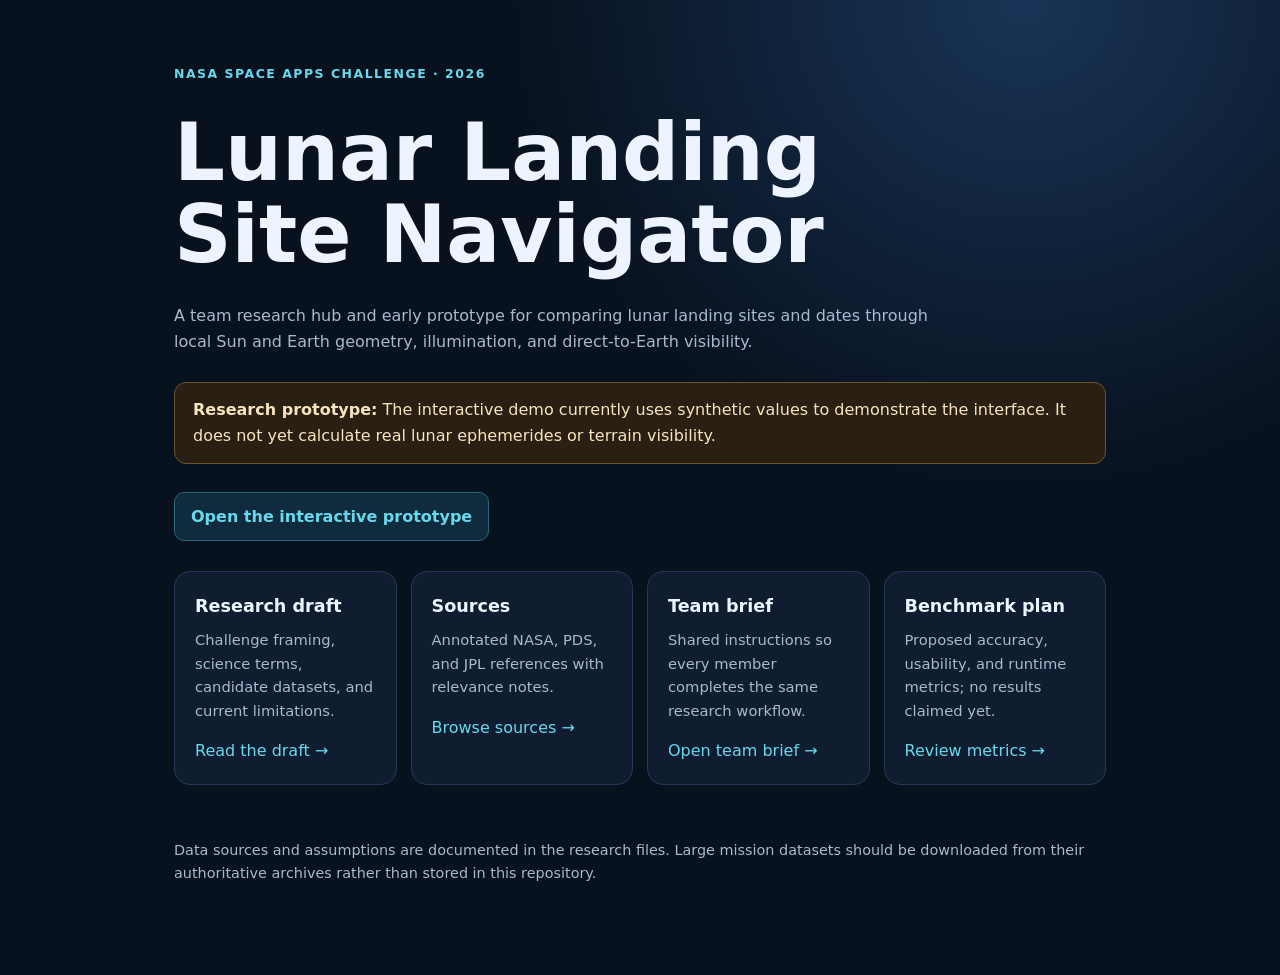
==== docs/index.html @ 79267f9d "Add GitHub Pages project landing page" ====
<!doctype html>
<html lang="en">
<head>
  <meta charset="utf-8">
  <meta name="viewport" content="width=device-width, initial-scale=1">
  <meta name="description" content="NASA Space Apps 2026 Lunar Landing Site Navigator research and prototype.">
  <title>Lunar Landing Site Navigator</title>
  <style>
    :root{color-scheme:dark;--bg:#08111e;--panel:#101d30;--line:#253956;--text:#edf4ff;--muted:#a9b9ce;--cyan:#67d9ed;--gold:#f6c96b}
    *{box-sizing:border-box}body{margin:0;background:radial-gradient(ellipse at 80% 0,#183456 0,transparent 36%),var(--bg);color:var(--text);font:16px/1.6 system-ui,-apple-system,Segoe UI,sans-serif}
    main{max-width:980px;margin:auto;padding:64px 24px 90px}.eyebrow{color:var(--cyan);font-weight:700;letter-spacing:.12em;text-transform:uppercase;font-size:.78rem}
    h1{font-size:clamp(2.5rem,7vw,5rem);line-height:1.02;max-width:780px;margin:.35em 0}p{color:var(--muted);max-width:760px}
    .notice{border:1px solid #6b552a;background:#291f12;color:#f7e5bd;padding:14px 18px;border-radius:12px;margin:28px 0}
    .grid{display:grid;grid-template-columns:repeat(auto-fit,minmax(220px,1fr));gap:14px;margin:30px 0}.card{background:var(--panel);border:1px solid var(--line);padding:20px;border-radius:16px}
    .card h2{font-size:1.1rem;margin:0 0 8px}.card p{font-size:.92rem;margin:0 0 16px}
    a{color:var(--cyan);text-decoration:none}a:hover{text-decoration:underline}.button{display:inline-block;border:1px solid #2c647a;background:#102b3d;padding:11px 16px;border-radius:10px;font-weight:700}
    footer{margin-top:54px;color:var(--muted);font-size:.9rem}
  </style>
</head>
<body>
<main>
  <div class="eyebrow">NASA Space Apps Challenge · 2026</div>
  <h1>Lunar Landing Site Navigator</h1>
  <p>A team research hub and early prototype for comparing lunar landing sites and dates through local Sun and Earth geometry, illumination, and direct-to-Earth visibility.</p>
  <div class="notice"><strong>Research prototype:</strong> The interactive demo currently uses synthetic values to demonstrate the interface. It does not yet calculate real lunar ephemerides or terrain visibility.</div>
  <a class="button" href="prototype/">Open the interactive prototype</a>
  <section class="grid" aria-label="Project resources">
    <article class="card"><h2>Research draft</h2><p>Challenge framing, science terms, candidate datasets, and current limitations.</p><a href="RESEARCH_DRAFT.md">Read the draft →</a></article>
    <article class="card"><h2>Sources</h2><p>Annotated NASA, PDS, and JPL references with relevance notes.</p><a href="SOURCES.md">Browse sources →</a></article>
    <article class="card"><h2>Team brief</h2><p>Shared instructions so every member completes the same research workflow.</p><a href="TEAM_BRIEF.md">Open team brief →</a></article>
    <article class="card"><h2>Benchmark plan</h2><p>Proposed accuracy, usability, and runtime metrics; no results claimed yet.</p><a href="BENCHMARK_PLAN.md">Review metrics →</a></article>
  </section>
  <footer>Data sources and assumptions are documented in the research files. Large mission datasets should be downloaded from their authoritative archives rather than stored in this repository.</footer>
</main>
</body>
</html>
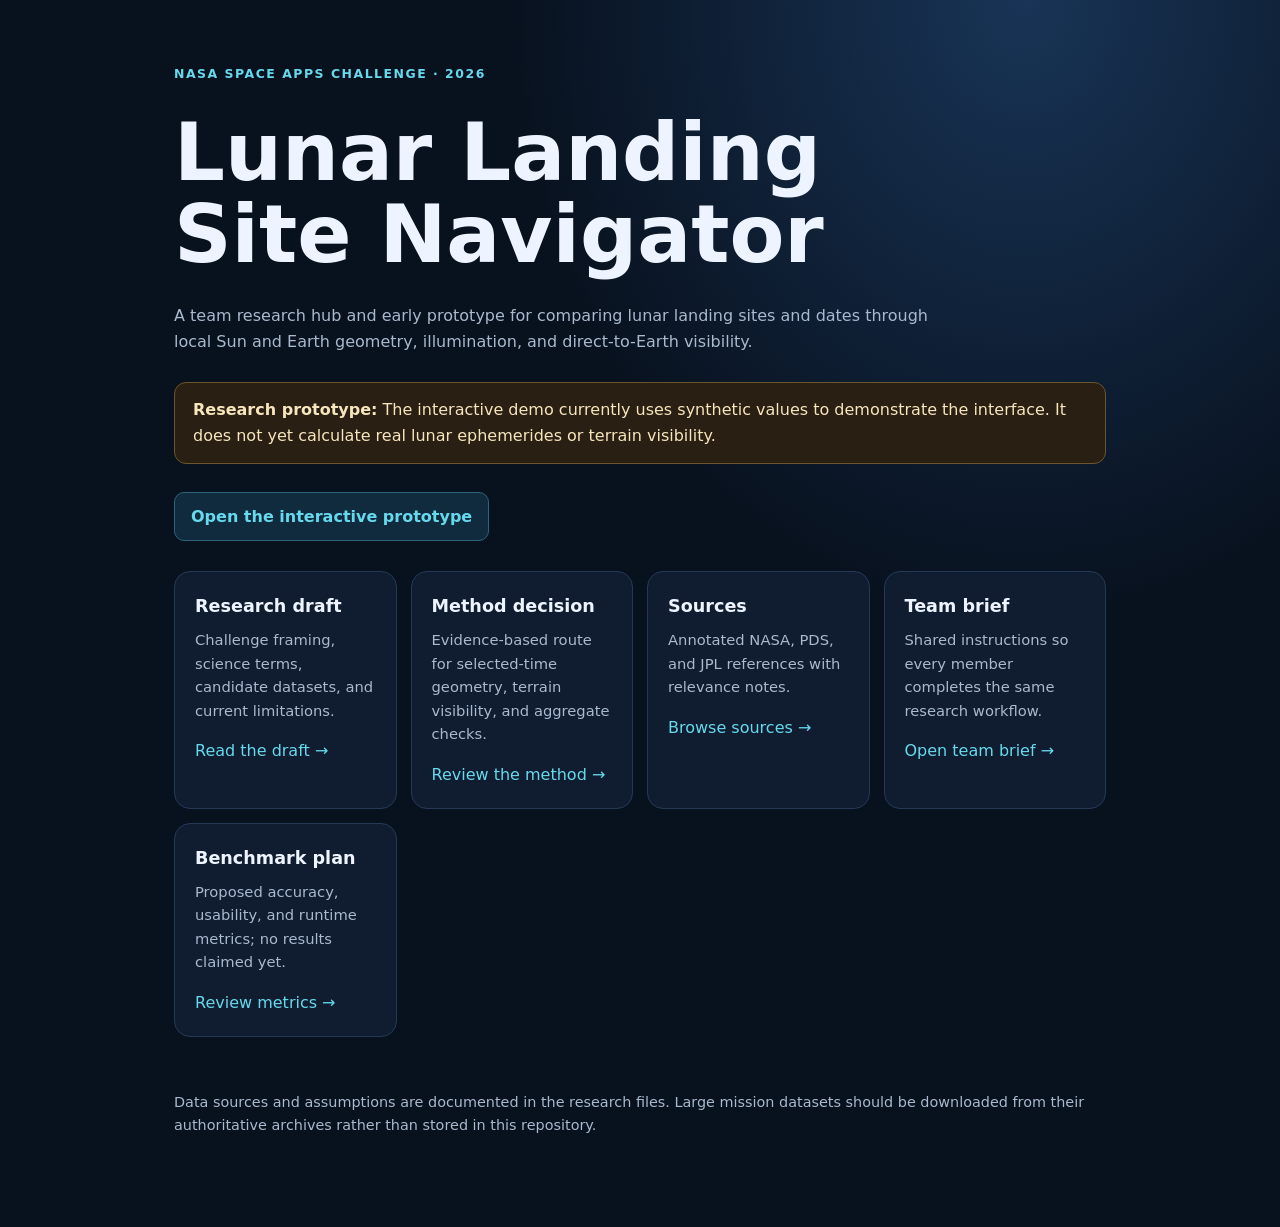
==== commit fa13ce12: "Add method decision to project landing page" ====
--- a/docs/index.html
+++ b/docs/index.html
@@ -26,6 +26,7 @@
   <a class="button" href="prototype/">Open the interactive prototype</a>
   <section class="grid" aria-label="Project resources">
     <article class="card"><h2>Research draft</h2><p>Challenge framing, science terms, candidate datasets, and current limitations.</p><a href="RESEARCH_DRAFT.md">Read the draft →</a></article>
+    <article class="card"><h2>Method decision</h2><p>Evidence-based route for selected-time geometry, terrain visibility, and aggregate checks.</p><a href="METHOD_DECISION.md">Review the method →</a></article>
     <article class="card"><h2>Sources</h2><p>Annotated NASA, PDS, and JPL references with relevance notes.</p><a href="SOURCES.md">Browse sources →</a></article>
     <article class="card"><h2>Team brief</h2><p>Shared instructions so every member completes the same research workflow.</p><a href="TEAM_BRIEF.md">Open team brief →</a></article>
     <article class="card"><h2>Benchmark plan</h2><p>Proposed accuracy, usability, and runtime metrics; no results claimed yet.</p><a href="BENCHMARK_PLAN.md">Review metrics →</a></article>
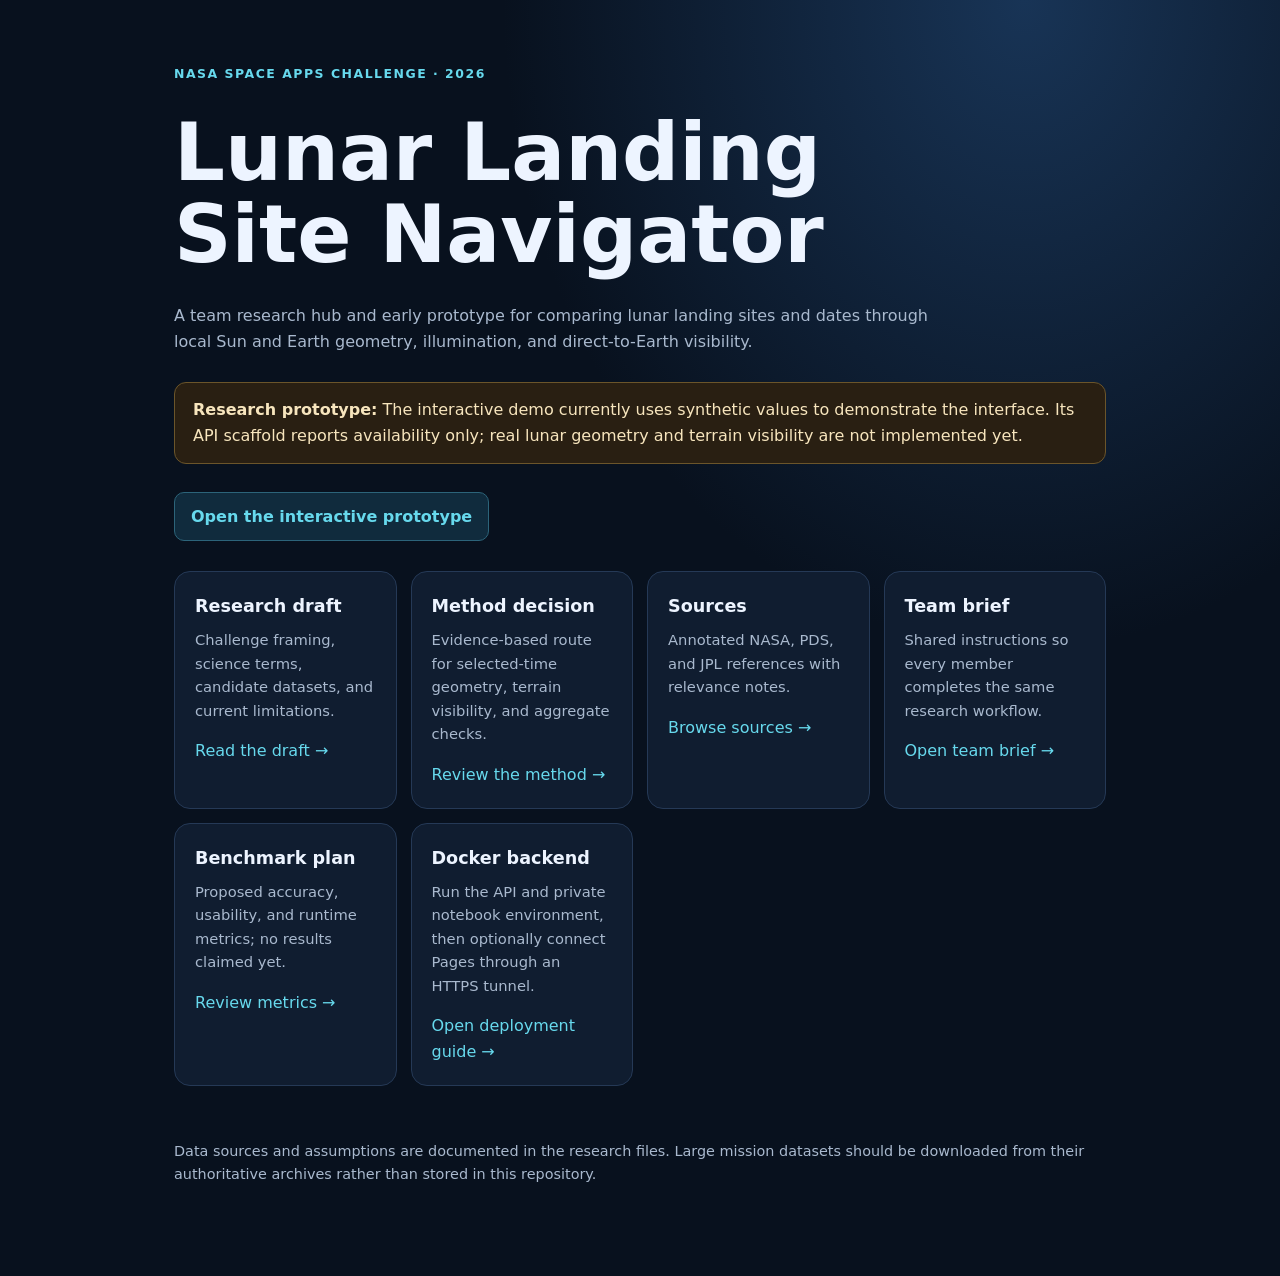
==== commit 69dda245: "Add Docker backend setup to project landing page" ====
--- a/docs/index.html
+++ b/docs/index.html
@@ -22,7 +22,7 @@
   <div class="eyebrow">NASA Space Apps Challenge · 2026</div>
   <h1>Lunar Landing Site Navigator</h1>
   <p>A team research hub and early prototype for comparing lunar landing sites and dates through local Sun and Earth geometry, illumination, and direct-to-Earth visibility.</p>
-  <div class="notice"><strong>Research prototype:</strong> The interactive demo currently uses synthetic values to demonstrate the interface. It does not yet calculate real lunar ephemerides or terrain visibility.</div>
+  <div class="notice"><strong>Research prototype:</strong> The interactive demo currently uses synthetic values to demonstrate the interface. Its API scaffold reports availability only; real lunar geometry and terrain visibility are not implemented yet.</div>
   <a class="button" href="prototype/">Open the interactive prototype</a>
   <section class="grid" aria-label="Project resources">
     <article class="card"><h2>Research draft</h2><p>Challenge framing, science terms, candidate datasets, and current limitations.</p><a href="RESEARCH_DRAFT.md">Read the draft →</a></article>
@@ -30,8 +30,9 @@
     <article class="card"><h2>Sources</h2><p>Annotated NASA, PDS, and JPL references with relevance notes.</p><a href="SOURCES.md">Browse sources →</a></article>
     <article class="card"><h2>Team brief</h2><p>Shared instructions so every member completes the same research workflow.</p><a href="TEAM_BRIEF.md">Open team brief →</a></article>
     <article class="card"><h2>Benchmark plan</h2><p>Proposed accuracy, usability, and runtime metrics; no results claimed yet.</p><a href="BENCHMARK_PLAN.md">Review metrics →</a></article>
+    <article class="card"><h2>Docker backend</h2><p>Run the API and private notebook environment, then optionally connect Pages through an HTTPS tunnel.</p><a href="DEPLOYMENT.md">Open deployment guide →</a></article>
   </section>
   <footer>Data sources and assumptions are documented in the research files. Large mission datasets should be downloaded from their authoritative archives rather than stored in this repository.</footer>
 </main>
 </body>
-</html>+</html>
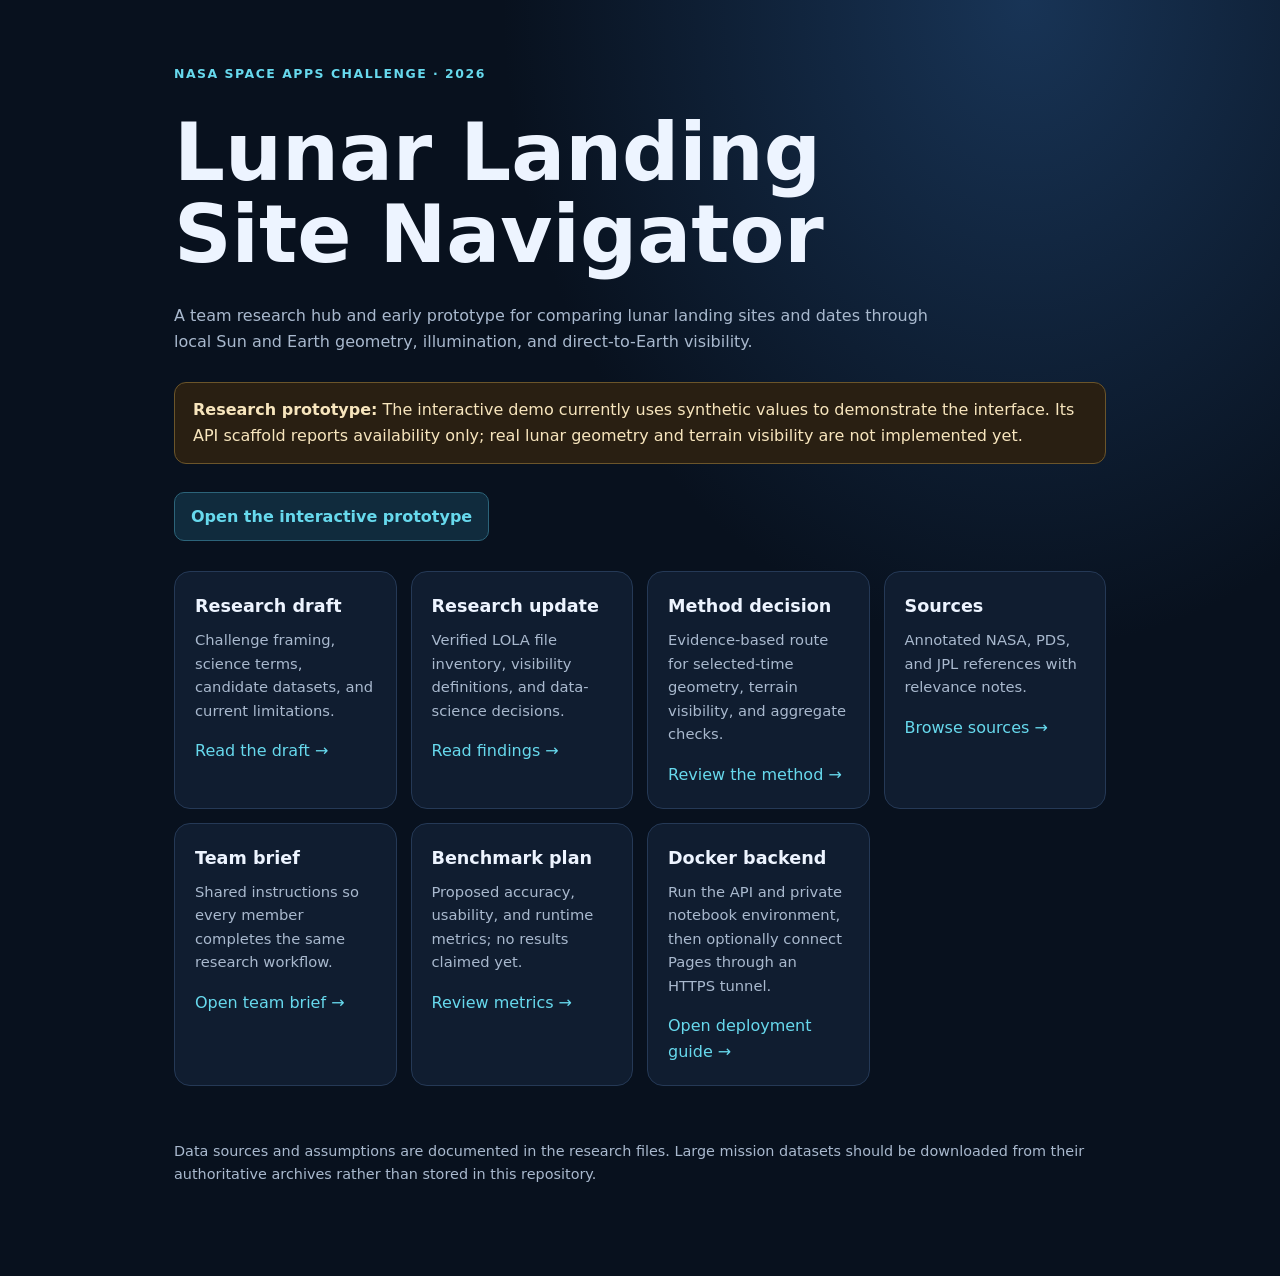
==== commit 6ded771f: "Expose verified LOLA research update on project page" ====
--- a/docs/index.html
+++ b/docs/index.html
@@ -26,6 +26,7 @@
   <a class="button" href="prototype/">Open the interactive prototype</a>
   <section class="grid" aria-label="Project resources">
     <article class="card"><h2>Research draft</h2><p>Challenge framing, science terms, candidate datasets, and current limitations.</p><a href="RESEARCH_DRAFT.md">Read the draft →</a></article>
+    <article class="card"><h2>Research update</h2><p>Verified LOLA file inventory, visibility definitions, and data-science decisions.</p><a href="RESEARCH_UPDATE.md">Read findings →</a></article>
     <article class="card"><h2>Method decision</h2><p>Evidence-based route for selected-time geometry, terrain visibility, and aggregate checks.</p><a href="METHOD_DECISION.md">Review the method →</a></article>
     <article class="card"><h2>Sources</h2><p>Annotated NASA, PDS, and JPL references with relevance notes.</p><a href="SOURCES.md">Browse sources →</a></article>
     <article class="card"><h2>Team brief</h2><p>Shared instructions so every member completes the same research workflow.</p><a href="TEAM_BRIEF.md">Open team brief →</a></article>
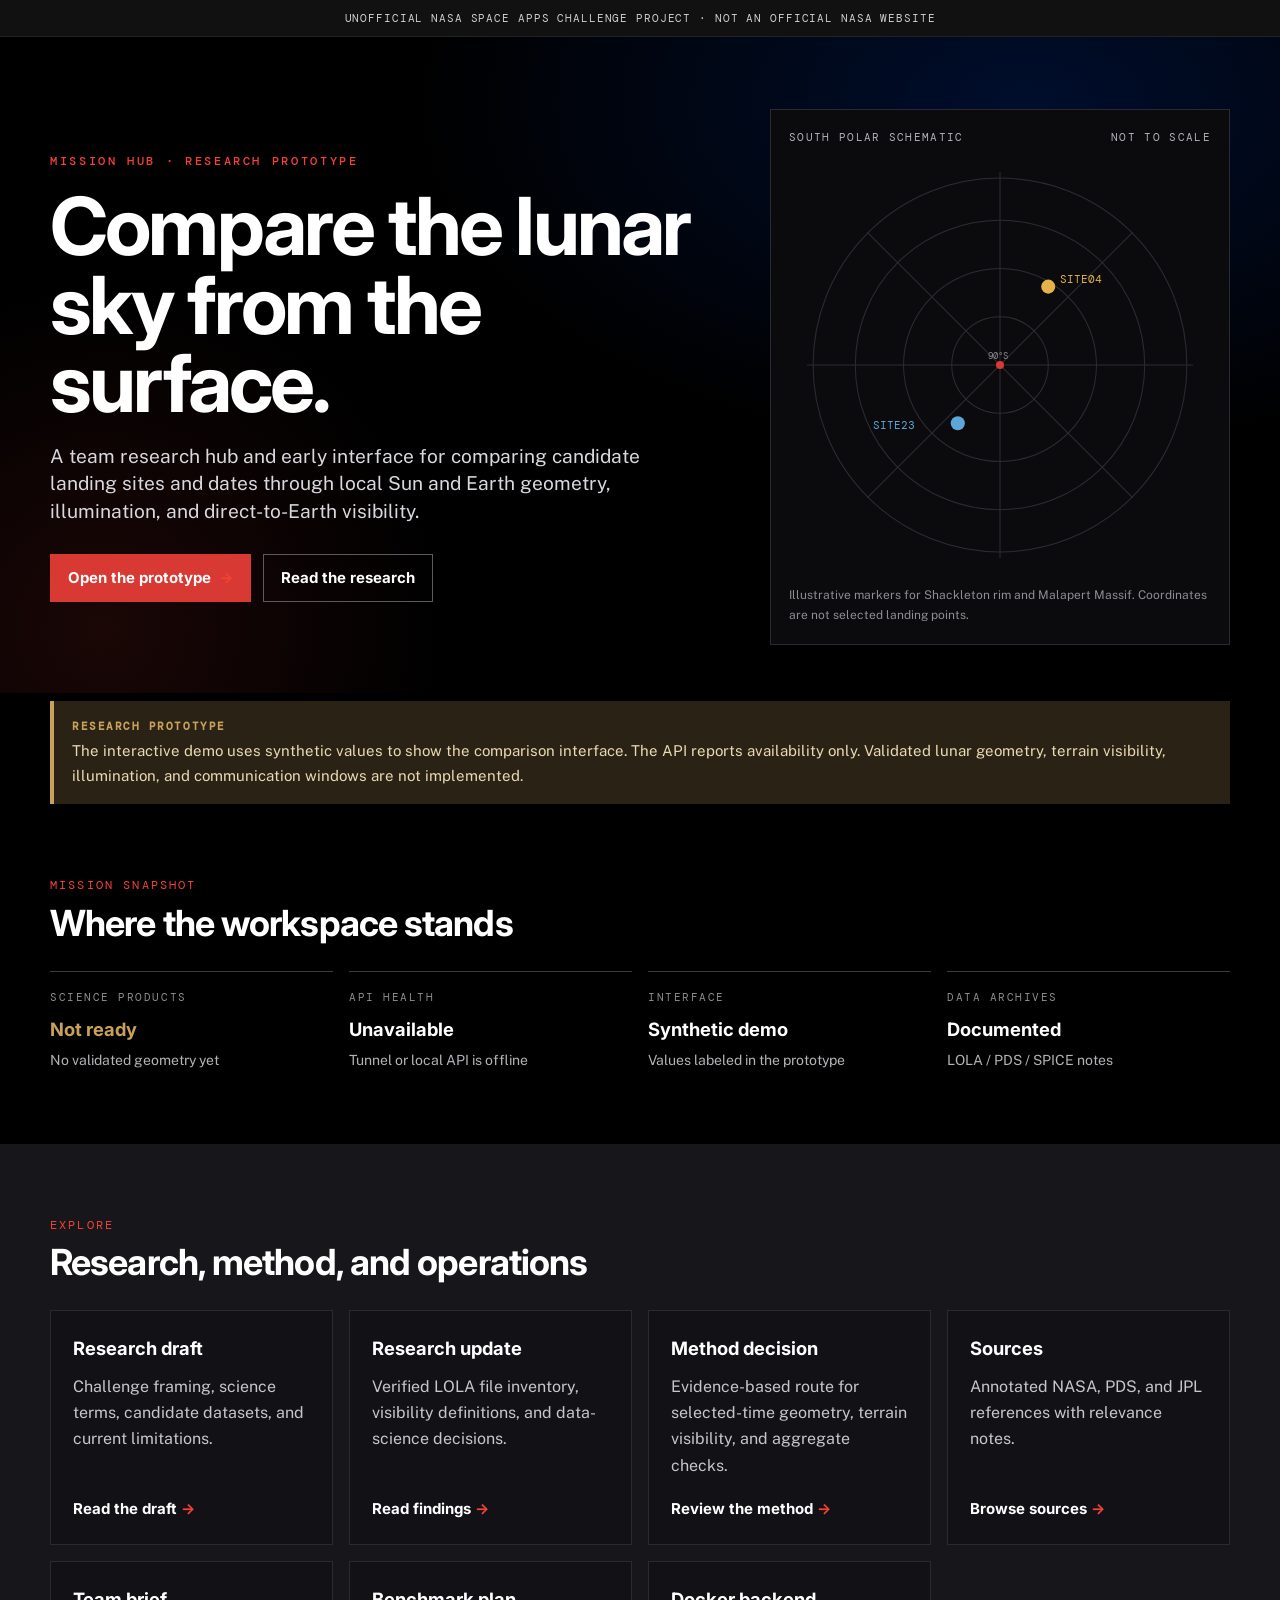
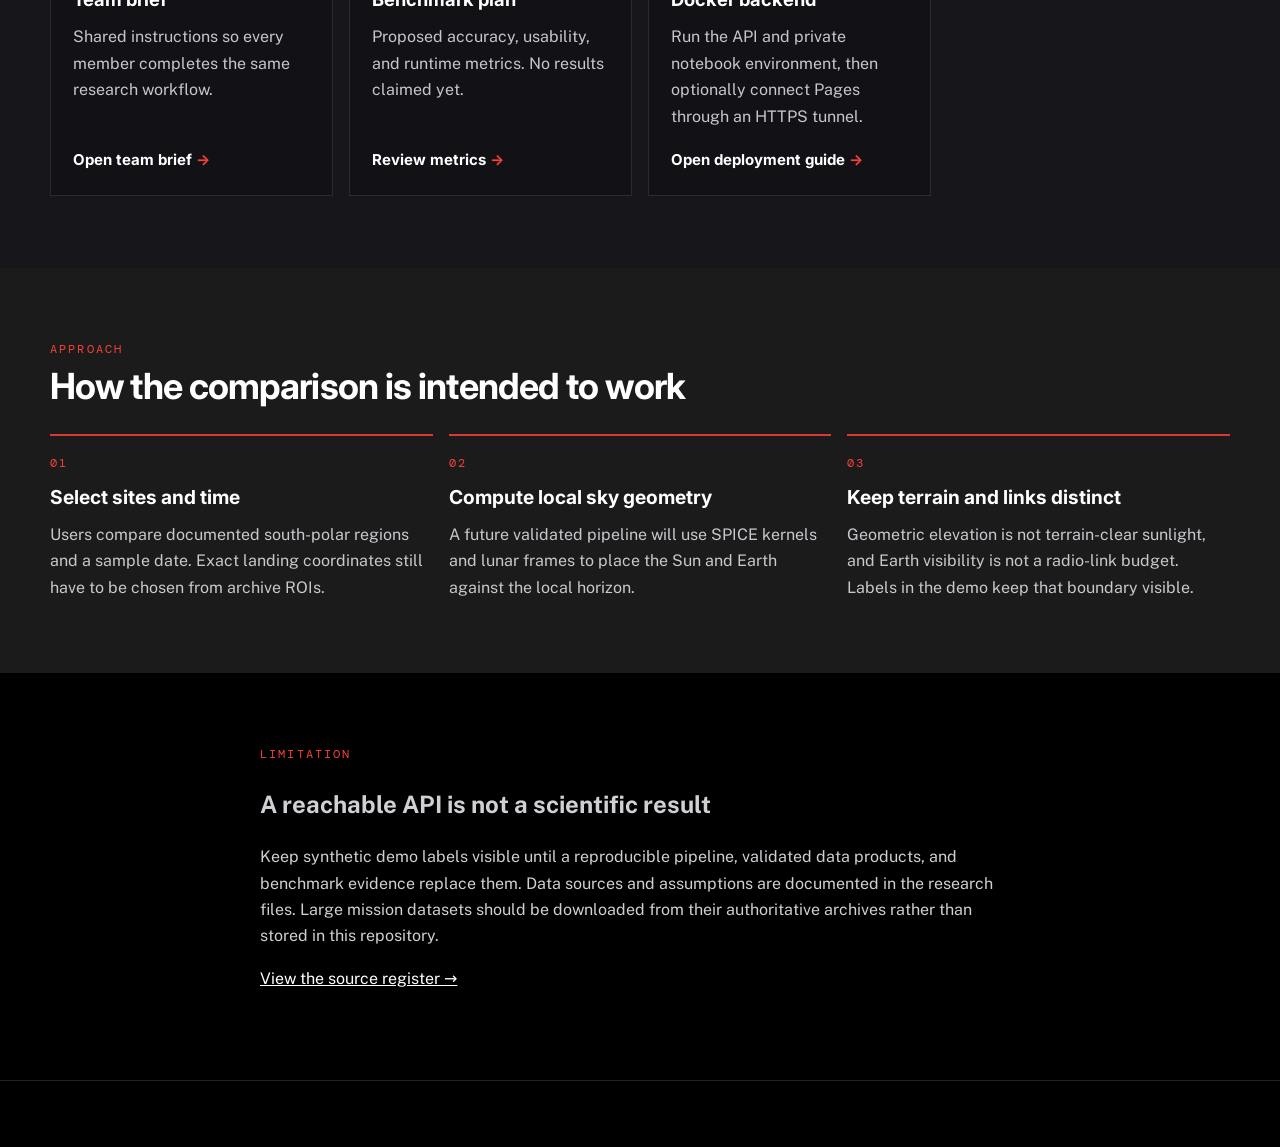
==== commit d9c038fb: "Add documents.html for rendered research notes and update index.html and prototype/index.html for im" ====
--- a/docs/index.html
+++ b/docs/index.html
@@ -3,37 +3,205 @@
 <head>
   <meta charset="utf-8">
   <meta name="viewport" content="width=device-width, initial-scale=1">
-  <meta name="description" content="NASA Space Apps 2026 Lunar Landing Site Navigator research and prototype.">
+  <meta name="description" content="NASA Space Apps 2026 team workspace for comparing lunar landing sites through Sun and Earth geometry research.">
   <title>Lunar Landing Site Navigator</title>
-  <style>
-    :root{color-scheme:dark;--bg:#08111e;--panel:#101d30;--line:#253956;--text:#edf4ff;--muted:#a9b9ce;--cyan:#67d9ed;--gold:#f6c96b}
-    *{box-sizing:border-box}body{margin:0;background:radial-gradient(ellipse at 80% 0,#183456 0,transparent 36%),var(--bg);color:var(--text);font:16px/1.6 system-ui,-apple-system,Segoe UI,sans-serif}
-    main{max-width:980px;margin:auto;padding:64px 24px 90px}.eyebrow{color:var(--cyan);font-weight:700;letter-spacing:.12em;text-transform:uppercase;font-size:.78rem}
-    h1{font-size:clamp(2.5rem,7vw,5rem);line-height:1.02;max-width:780px;margin:.35em 0}p{color:var(--muted);max-width:760px}
-    .notice{border:1px solid #6b552a;background:#291f12;color:#f7e5bd;padding:14px 18px;border-radius:12px;margin:28px 0}
-    .grid{display:grid;grid-template-columns:repeat(auto-fit,minmax(220px,1fr));gap:14px;margin:30px 0}.card{background:var(--panel);border:1px solid var(--line);padding:20px;border-radius:16px}
-    .card h2{font-size:1.1rem;margin:0 0 8px}.card p{font-size:.92rem;margin:0 0 16px}
-    a{color:var(--cyan);text-decoration:none}a:hover{text-decoration:underline}.button{display:inline-block;border:1px solid #2c647a;background:#102b3d;padding:11px 16px;border-radius:10px;font-weight:700}
-    footer{margin-top:54px;color:var(--muted);font-size:.9rem}
-  </style>
+  <link rel="preconnect" href="https://fonts.googleapis.com">
+  <link rel="preconnect" href="https://fonts.gstatic.com" crossorigin>
+  <link href="https://fonts.googleapis.com/css2?family=DM+Mono:wght@400;500&family=Inter:wght@400;600;700&family=Public+Sans:ital,wght@0,400;0,600;0,700;1,400&display=swap" rel="stylesheet">
+  <link rel="stylesheet" href="assets/css/site.css">
 </head>
-<body>
-<main>
-  <div class="eyebrow">NASA Space Apps Challenge · 2026</div>
-  <h1>Lunar Landing Site Navigator</h1>
-  <p>A team research hub and early prototype for comparing lunar landing sites and dates through local Sun and Earth geometry, illumination, and direct-to-Earth visibility.</p>
-  <div class="notice"><strong>Research prototype:</strong> The interactive demo currently uses synthetic values to demonstrate the interface. Its API scaffold reports availability only; real lunar geometry and terrain visibility are not implemented yet.</div>
-  <a class="button" href="prototype/">Open the interactive prototype</a>
-  <section class="grid" aria-label="Project resources">
-    <article class="card"><h2>Research draft</h2><p>Challenge framing, science terms, candidate datasets, and current limitations.</p><a href="RESEARCH_DRAFT.md">Read the draft →</a></article>
-    <article class="card"><h2>Research update</h2><p>Verified LOLA file inventory, visibility definitions, and data-science decisions.</p><a href="RESEARCH_UPDATE.md">Read findings →</a></article>
-    <article class="card"><h2>Method decision</h2><p>Evidence-based route for selected-time geometry, terrain visibility, and aggregate checks.</p><a href="METHOD_DECISION.md">Review the method →</a></article>
-    <article class="card"><h2>Sources</h2><p>Annotated NASA, PDS, and JPL references with relevance notes.</p><a href="SOURCES.md">Browse sources →</a></article>
-    <article class="card"><h2>Team brief</h2><p>Shared instructions so every member completes the same research workflow.</p><a href="TEAM_BRIEF.md">Open team brief →</a></article>
-    <article class="card"><h2>Benchmark plan</h2><p>Proposed accuracy, usability, and runtime metrics; no results claimed yet.</p><a href="BENCHMARK_PLAN.md">Review metrics →</a></article>
-    <article class="card"><h2>Docker backend</h2><p>Run the API and private notebook environment, then optionally connect Pages through an HTTPS tunnel.</p><a href="DEPLOYMENT.md">Open deployment guide →</a></article>
-  </section>
-  <footer>Data sources and assumptions are documented in the research files. Large mission datasets should be downloaded from their authoritative archives rather than stored in this repository.</footer>
-</main>
+<body data-page="overview" data-root="">
+  <a class="skip-link" href="#main">Skip to main content</a>
+  <div class="site-banner">Unofficial NASA Space Apps Challenge project · Not an official NASA website</div>
+  <header id="site-header" class="site-header"></header>
+  <main id="main">
+    <section class="hero">
+      <div class="wrap hero-grid">
+        <div class="hero-copy">
+          <p class="kicker">Mission hub · Research prototype</p>
+          <h1>Compare the lunar sky from the surface.</h1>
+          <p class="lead">A team research hub and early interface for comparing candidate landing sites and dates through local Sun and Earth geometry, illumination, and direct-to-Earth visibility.</p>
+          <div class="hero-actions">
+            <a class="btn btn-primary" href="prototype/">Open the prototype <span class="arrow" aria-hidden="true">→</span></a>
+            <a class="btn btn-ghost" href="documents.html?doc=RESEARCH_DRAFT.md">Read the research</a>
+          </div>
+        </div>
+        <aside class="polar-panel" aria-label="Illustrative south-polar site map">
+          <div class="polar-meta"><span>South polar schematic</span><span>Not to scale</span></div>
+          <svg class="polar-svg" viewBox="0 0 420 420" role="img" aria-label="Illustrative south pole grid with two candidate regions marked">
+            <rect width="420" height="420" fill="#0b0b0e"/>
+            <g fill="none" stroke="#2c2c34" stroke-width="1">
+              <circle cx="210" cy="210" r="48"/>
+              <circle cx="210" cy="210" r="96"/>
+              <circle cx="210" cy="210" r="144"/>
+              <circle cx="210" cy="210" r="186"/>
+              <path d="M210 18V402 M18 210H402 M78 78L342 342 M342 78L78 342"/>
+            </g>
+            <circle cx="210" cy="210" r="4" fill="#d83933"/>
+            <circle cx="258" cy="132" r="7" fill="#e3b34a"/>
+            <circle cx="168" cy="268" r="7" fill="#5ba8d8"/>
+            <text x="270" y="128" fill="#e3b34a" font-size="11" font-family="DM Mono, monospace">SITE04</text>
+            <text x="84" y="274" fill="#5ba8d8" font-size="11" font-family="DM Mono, monospace">SITE23</text>
+            <text x="198" y="204" fill="#8d8d92" font-size="9" font-family="DM Mono, monospace">90°S</text>
+          </svg>
+          <p class="polar-caption">Illustrative markers for Shackleton rim and Malapert Massif. Coordinates are not selected landing points.</p>
+        </aside>
+      </div>
+    </section>
+
+    <div class="wrap">
+      <div class="alert" role="status">
+        <div>
+          <strong>Research prototype</strong>
+          <p>The interactive demo uses synthetic values to show the comparison interface. The API reports availability only. Validated lunar geometry, terrain visibility, illumination, and communication windows are not implemented.</p>
+        </div>
+      </div>
+    </div>
+
+    <section class="band band-black" aria-labelledby="snapshot-title">
+      <div class="wrap">
+        <div class="section-head">
+          <div>
+            <p class="section-kicker">Mission snapshot</p>
+            <h2 id="snapshot-title">Where the workspace stands</h2>
+          </div>
+        </div>
+        <div class="stat-grid">
+          <div class="stat warn">
+            <small>Science products</small>
+            <strong>Not ready</strong>
+            <div class="state">No validated geometry yet</div>
+          </div>
+          <div class="stat" id="api-stat">
+            <small>API health</small>
+            <strong id="api-stat-value">Checking</strong>
+            <div class="state" id="api-stat-note">Service availability only</div>
+          </div>
+          <div class="stat">
+            <small>Interface</small>
+            <strong>Synthetic demo</strong>
+            <div class="state">Values labeled in the prototype</div>
+          </div>
+          <div class="stat">
+            <small>Data archives</small>
+            <strong>Documented</strong>
+            <div class="state">LOLA / PDS / SPICE notes</div>
+          </div>
+        </div>
+      </div>
+    </section>
+
+    <section class="band band-carbon" aria-labelledby="explore-title">
+      <div class="wrap">
+        <div class="section-head">
+          <div>
+            <p class="section-kicker">Explore</p>
+            <h2 id="explore-title">Research, method, and operations</h2>
+          </div>
+        </div>
+        <div class="card-grid">
+          <article class="card">
+            <h3>Research draft</h3>
+            <p>Challenge framing, science terms, candidate datasets, and current limitations.</p>
+            <a class="card-link" href="documents.html?doc=RESEARCH_DRAFT.md">Read the draft</a>
+          </article>
+          <article class="card">
+            <h3>Research update</h3>
+            <p>Verified LOLA file inventory, visibility definitions, and data-science decisions.</p>
+            <a class="card-link" href="documents.html?doc=RESEARCH_UPDATE.md">Read findings</a>
+          </article>
+          <article class="card">
+            <h3>Method decision</h3>
+            <p>Evidence-based route for selected-time geometry, terrain visibility, and aggregate checks.</p>
+            <a class="card-link" href="documents.html?doc=METHOD_DECISION.md">Review the method</a>
+          </article>
+          <article class="card">
+            <h3>Sources</h3>
+            <p>Annotated NASA, PDS, and JPL references with relevance notes.</p>
+            <a class="card-link" href="documents.html?doc=SOURCES.md">Browse sources</a>
+          </article>
+          <article class="card">
+            <h3>Team brief</h3>
+            <p>Shared instructions so every member completes the same research workflow.</p>
+            <a class="card-link" href="documents.html?doc=TEAM_BRIEF.md">Open team brief</a>
+          </article>
+          <article class="card">
+            <h3>Benchmark plan</h3>
+            <p>Proposed accuracy, usability, and runtime metrics. No results claimed yet.</p>
+            <a class="card-link" href="documents.html?doc=BENCHMARK_PLAN.md">Review metrics</a>
+          </article>
+          <article class="card">
+            <h3>Docker backend</h3>
+            <p>Run the API and private notebook environment, then optionally connect Pages through an HTTPS tunnel.</p>
+            <a class="card-link" href="documents.html?doc=DEPLOYMENT.md">Open deployment guide</a>
+          </article>
+        </div>
+      </div>
+    </section>
+
+    <section class="band band-ink" aria-labelledby="approach-title">
+      <div class="wrap">
+        <div class="section-head">
+          <div>
+            <p class="section-kicker">Approach</p>
+            <h2 id="approach-title">How the comparison is intended to work</h2>
+          </div>
+        </div>
+        <div class="step-grid">
+          <article class="step">
+            <div class="step-num">01</div>
+            <h3>Select sites and time</h3>
+            <p>Users compare documented south-polar regions and a sample date. Exact landing coordinates still have to be chosen from archive ROIs.</p>
+          </article>
+          <article class="step">
+            <div class="step-num">02</div>
+            <h3>Compute local sky geometry</h3>
+            <p>A future validated pipeline will use SPICE kernels and lunar frames to place the Sun and Earth against the local horizon.</p>
+          </article>
+          <article class="step">
+            <div class="step-num">03</div>
+            <h3>Keep terrain and links distinct</h3>
+            <p>Geometric elevation is not terrain-clear sunlight, and Earth visibility is not a radio-link budget. Labels in the demo keep that boundary visible.</p>
+          </article>
+        </div>
+      </div>
+    </section>
+
+    <section class="band band-black">
+      <div class="wrap limit-box">
+        <p class="section-kicker">Limitation</p>
+        <h2>A reachable API is not a scientific result</h2>
+        <p>Keep synthetic demo labels visible until a reproducible pipeline, validated data products, and benchmark evidence replace them. Data sources and assumptions are documented in the research files. Large mission datasets should be downloaded from their authoritative archives rather than stored in this repository.</p>
+        <p><a href="documents.html?doc=SOURCES.md">View the source register →</a></p>
+      </div>
+    </section>
+  </main>
+  <footer id="site-footer" class="site-footer"></footer>
+  <script src="prototype/config.js"></script>
+  <script src="assets/js/site.js"></script>
+  <script>
+    (async function () {
+      const value = document.getElementById("api-stat-value");
+      const note = document.getElementById("api-stat-note");
+      const stat = document.getElementById("api-stat");
+      const baseUrl = window.NAVIGATOR_CONFIG?.apiBaseUrl?.replace(/\/$/, "");
+      if (!baseUrl) {
+        value.textContent = "Not connected";
+        return;
+      }
+      try {
+        const response = await fetch(`${baseUrl}/health`, { headers: { Accept: "application/json" } });
+        const health = await response.json();
+        value.textContent = "Reachable";
+        stat.classList.add("online");
+        note.textContent = health.science_calculations_ready
+          ? "Science still requires validation"
+          : "Calculations are not implemented";
+      } catch {
+        value.textContent = "Unavailable";
+        note.textContent = "Tunnel or local API is offline";
+      }
+    })();
+  </script>
 </body>
 </html>
--- a/docs/assets/css/site.css
+++ b/docs/assets/css/site.css
@@ -0,0 +1,750 @@
+:root {
+  --nasa-red: #d83933;
+  --nasa-red-bright: #f64137;
+  --nasa-blue: #0032a0;
+  --black: #000;
+  --carbon: #17171b;
+  --ink: #1b1b1b;
+  --graphite: #2b2b30;
+  --paper: #f6f6f6;
+  --white: #fff;
+  --muted: #8d8d92;
+  --label: #b3b3b8;
+  --line: #2e2e34;
+  --gold: #c9a15b;
+  --gold-bg: #2a2214;
+  --green: #3ea072;
+  --green-bg: #10251c;
+  --sun: #e3b34a;
+  --earth: #5ba8d8;
+  --danger: #ff8a8a;
+  --header-h: 72px;
+  --banner-h: 36px;
+  --max: 1180px;
+  --font-ui: Inter, ui-sans-serif, system-ui, sans-serif;
+  --font-body: "Public Sans", ui-sans-serif, system-ui, sans-serif;
+  --font-mono: "DM Mono", ui-monospace, monospace;
+}
+
+*,
+*::before,
+*::after { box-sizing: border-box; }
+
+html { scroll-behavior: smooth; }
+
+body {
+  margin: 0;
+  min-height: 100vh;
+  background: var(--black);
+  color: var(--white);
+  font-family: var(--font-body);
+  font-size: 16px;
+  line-height: 1.65;
+}
+
+img, svg { max-width: 100%; display: block; }
+button, input, select { font: inherit; color: inherit; }
+a { color: inherit; }
+.visually-hidden {
+  position: absolute;
+  width: 1px;
+  height: 1px;
+  overflow: hidden;
+  clip: rect(0, 0, 0, 0);
+  white-space: nowrap;
+}
+
+.skip-link {
+  position: absolute;
+  left: 12px;
+  top: -48px;
+  z-index: 80;
+  background: var(--nasa-red);
+  color: var(--white);
+  padding: 8px 12px;
+  font-family: var(--font-ui);
+  font-weight: 700;
+}
+.skip-link:focus { top: 8px; }
+
+.site-banner {
+  min-height: var(--banner-h);
+  background: #111;
+  color: #cfcfd4;
+  font-family: var(--font-mono);
+  font-size: 11px;
+  letter-spacing: .08em;
+  text-transform: uppercase;
+  display: flex;
+  align-items: center;
+  justify-content: center;
+  padding: 8px 16px;
+  text-align: center;
+}
+
+.site-header {
+  position: sticky;
+  top: 0;
+  z-index: 40;
+  background: rgba(0, 0, 0, .92);
+  backdrop-filter: blur(16px);
+  border-bottom: 1px solid #222;
+}
+
+.header-inner {
+  max-width: var(--max);
+  margin: 0 auto;
+  min-height: var(--header-h);
+  padding: 0 24px;
+  display: flex;
+  align-items: center;
+  justify-content: space-between;
+  gap: 24px;
+}
+
+.brand {
+  display: flex;
+  flex-direction: column;
+  gap: 2px;
+  text-decoration: none;
+  min-width: 0;
+}
+.brand-kicker {
+  font-family: var(--font-mono);
+  font-size: 11px;
+  letter-spacing: .18em;
+  color: var(--nasa-red-bright);
+  font-weight: 500;
+}
+.brand-name {
+  font-family: var(--font-ui);
+  font-weight: 700;
+  font-size: 15px;
+  letter-spacing: -.01em;
+}
+
+.nav-toggle {
+  display: none;
+  background: transparent;
+  border: 1px solid #444;
+  color: var(--white);
+  width: 44px;
+  height: 44px;
+  border-radius: 2px;
+}
+.nav-toggle span {
+  display: block;
+  width: 18px;
+  height: 1.5px;
+  background: currentColor;
+  margin: 4px auto;
+}
+
+.site-nav {
+  display: flex;
+  align-items: center;
+  gap: 4px;
+}
+.site-nav a {
+  font-family: var(--font-ui);
+  font-size: 14px;
+  font-weight: 600;
+  text-decoration: none;
+  padding: 10px 12px;
+  color: #d7d7dc;
+}
+.site-nav a:hover,
+.site-nav a:focus-visible { color: var(--white); }
+.site-nav a[aria-current="page"] {
+  color: var(--white);
+  box-shadow: inset 0 -2px 0 var(--nasa-red);
+}
+
+.wrap {
+  width: min(100% - 48px, var(--max));
+  margin-inline: auto;
+}
+
+.hero {
+  position: relative;
+  overflow: hidden;
+  padding: 72px 0 48px;
+  background:
+    radial-gradient(ellipse at 80% 10%, rgba(0, 50, 160, .28), transparent 42%),
+    radial-gradient(circle at 8% 90%, rgba(216, 57, 51, .12), transparent 26%),
+    var(--black);
+}
+.hero-grid {
+  display: grid;
+  grid-template-columns: minmax(0, 1.15fr) minmax(280px, .85fr);
+  gap: 48px;
+  align-items: center;
+}
+.hero-copy { max-width: 640px; }
+.kicker {
+  font-family: var(--font-mono);
+  font-size: 12px;
+  font-weight: 500;
+  letter-spacing: .22em;
+  text-transform: uppercase;
+  color: var(--nasa-red-bright);
+  margin: 0 0 16px;
+}
+.hero h1,
+.page-hero h1 {
+  font-family: var(--font-ui);
+  font-weight: 700;
+  letter-spacing: -.035em;
+  line-height: .98;
+  margin: 0 0 20px;
+  font-size: clamp(2.6rem, 7vw, 5rem);
+}
+.lead {
+  font-size: clamp(1.05rem, 2vw, 1.2rem);
+  font-weight: 400;
+  line-height: 1.45;
+  color: #d8d8de;
+  margin: 0 0 28px;
+  max-width: 46rem;
+}
+.hero-actions {
+  display: flex;
+  flex-wrap: wrap;
+  gap: 12px;
+}
+
+.btn {
+  display: inline-flex;
+  align-items: center;
+  justify-content: center;
+  gap: 8px;
+  min-height: 48px;
+  padding: 0 18px;
+  border: 0;
+  text-decoration: none;
+  font-family: var(--font-ui);
+  font-weight: 700;
+  font-size: 15px;
+  cursor: pointer;
+}
+.btn-primary {
+  background: var(--nasa-red);
+  color: var(--white);
+}
+.btn-primary:hover,
+.btn-primary:focus-visible { background: #c12f2a; }
+.btn-ghost {
+  background: transparent;
+  color: var(--white);
+  box-shadow: inset 0 0 0 1px #5a5a60;
+}
+.btn-ghost:hover,
+.btn-ghost:focus-visible { box-shadow: inset 0 0 0 1px var(--white); }
+.btn .arrow { color: var(--nasa-red-bright); }
+
+.polar-panel {
+  position: relative;
+  aspect-ratio: 1;
+  max-width: 460px;
+  margin-left: auto;
+  border: 1px solid #2a2a30;
+  background: #0b0b0e;
+  padding: 18px;
+}
+.polar-meta {
+  display: flex;
+  justify-content: space-between;
+  font-family: var(--font-mono);
+  font-size: 11px;
+  letter-spacing: .12em;
+  text-transform: uppercase;
+  color: var(--label);
+  margin-bottom: 8px;
+}
+.polar-svg { width: 100%; height: auto; }
+.polar-caption {
+  margin: 10px 0 0;
+  color: var(--muted);
+  font-size: 12px;
+}
+
+.alert {
+  display: flex;
+  gap: 16px;
+  padding: 16px 18px;
+  border-left: 4px solid var(--gold);
+  background: var(--gold-bg);
+  color: #f3e4c4;
+  margin: 8px 0 0;
+}
+.alert strong {
+  display: block;
+  font-family: var(--font-mono);
+  font-size: 11px;
+  letter-spacing: .14em;
+  text-transform: uppercase;
+  color: var(--gold);
+  margin-bottom: 4px;
+}
+.alert p { margin: 0; color: #ead9b4; font-size: 15px; }
+
+.band { padding: 72px 0; }
+.band-carbon { background: var(--carbon); }
+.band-ink { background: var(--ink); }
+.band-black { background: var(--black); }
+
+.section-head {
+  display: flex;
+  justify-content: space-between;
+  align-items: end;
+  gap: 24px;
+  margin-bottom: 28px;
+}
+.section-head h2,
+.page-hero h2,
+.doc-article h1 {
+  font-family: var(--font-ui);
+  font-weight: 700;
+  letter-spacing: -.025em;
+  line-height: 1.08;
+  margin: 0;
+  font-size: clamp(1.7rem, 3vw, 2.25rem);
+}
+.section-kicker {
+  font-family: var(--font-mono);
+  font-size: 12px;
+  letter-spacing: .18em;
+  text-transform: uppercase;
+  color: var(--nasa-red-bright);
+  margin: 0 0 8px;
+}
+
+.stat-grid,
+.card-grid,
+.step-grid {
+  display: grid;
+  gap: 16px;
+}
+.stat-grid { grid-template-columns: repeat(4, 1fr); }
+.card-grid { grid-template-columns: repeat(auto-fit, minmax(250px, 1fr)); }
+.step-grid { grid-template-columns: repeat(3, 1fr); }
+
+.stat {
+  border-top: 1px solid #3a3a40;
+  padding-top: 16px;
+}
+.stat small {
+  display: block;
+  font-family: var(--font-mono);
+  font-size: 11px;
+  letter-spacing: .14em;
+  text-transform: uppercase;
+  color: var(--muted);
+  margin-bottom: 8px;
+}
+.stat strong {
+  display: block;
+  font-family: var(--font-ui);
+  font-size: 1.15rem;
+  font-weight: 700;
+}
+.stat .state { color: var(--label); font-size: 14px; margin-top: 4px; }
+.stat.online strong { color: var(--green); }
+.stat.warn strong { color: var(--gold); }
+
+.card {
+  background: #121216;
+  border: 1px solid #2a2a30;
+  padding: 22px;
+  display: flex;
+  flex-direction: column;
+  min-height: 100%;
+}
+.card h3 {
+  font-family: var(--font-ui);
+  font-size: 1.15rem;
+  margin: 0 0 10px;
+}
+.card p {
+  color: #c6c6cc;
+  margin: 0 0 18px;
+  flex: 1;
+}
+.card-link {
+  font-family: var(--font-ui);
+  font-weight: 700;
+  font-size: 15px;
+  text-decoration: none;
+  color: var(--white);
+}
+.card-link::after {
+  content: " →";
+  color: var(--nasa-red-bright);
+}
+.card-link:hover { text-decoration: underline; }
+.card:hover { border-color: #4a4a52; }
+
+.step {
+  border-top: 2px solid var(--nasa-red);
+  padding-top: 18px;
+}
+.step-num {
+  font-family: var(--font-mono);
+  color: var(--nasa-red-bright);
+  letter-spacing: .16em;
+  font-size: 12px;
+}
+.step h3 {
+  font-family: var(--font-ui);
+  margin: 8px 0;
+  font-size: 1.2rem;
+}
+.step p { margin: 0; color: #c8c8ce; }
+
+.limit-box {
+  max-width: 760px;
+  color: #cfcfd4;
+}
+.limit-box a { color: var(--white); }
+
+.site-footer {
+  border-top: 1px solid #222;
+  background: var(--black);
+  padding: 42px 0 24px;
+  color: #b5b5bb;
+  font-size: 14px;
+}
+.footer-grid {
+  display: grid;
+  grid-template-columns: 1.4fr 1fr 1fr;
+  gap: 32px;
+  margin-bottom: 32px;
+}
+.footer-brand {
+  font-family: var(--font-ui);
+  font-weight: 700;
+  color: var(--white);
+  font-size: 16px;
+  margin-bottom: 8px;
+}
+.site-footer a { color: var(--white); text-decoration: none; }
+.site-footer a:hover { text-decoration: underline; }
+.site-footer ul { list-style: none; margin: 0; padding: 0; }
+.site-footer li { margin: 0 0 8px; }
+.footer-col h2 {
+  font-family: var(--font-mono);
+  font-size: 12px;
+  letter-spacing: .16em;
+  text-transform: uppercase;
+  color: var(--muted);
+  margin: 0 0 12px;
+  font-weight: 500;
+}
+.footer-legal {
+  border-top: 1px solid #222;
+  padding-top: 16px;
+  color: #8d8d92;
+  font-size: 13px;
+}
+
+/* Documents: NASAWDS-style light reading surface */
+body.theme-docs {
+  background: var(--paper);
+  color: #1b1b1b;
+}
+body.theme-docs .site-header {
+  background: rgba(0, 0, 0, .96);
+  color: var(--white);
+}
+body.theme-docs .site-footer {
+  background: var(--black);
+  color: #b5b5bb;
+}
+.doc-shell {
+  display: grid;
+  grid-template-columns: 250px minmax(0, 1fr) 210px;
+  gap: 36px;
+  width: min(100% - 48px, 1240px);
+  margin: 0 auto;
+  padding: 36px 0 80px;
+  align-items: start;
+}
+.doc-nav,
+.doc-toc {
+  position: sticky;
+  top: calc(var(--header-h) + 24px);
+}
+.doc-nav h2,
+.doc-toc h2 {
+  font-family: var(--font-mono);
+  font-size: 11px;
+  letter-spacing: .16em;
+  text-transform: uppercase;
+  color: #6b6b70;
+  margin: 0 0 12px;
+  font-weight: 500;
+}
+.doc-nav a,
+.doc-toc a {
+  display: block;
+  text-decoration: none;
+  color: #2b2b30;
+  padding: 8px 0 8px 12px;
+  border-left: 2px solid transparent;
+  font-family: var(--font-ui);
+  font-size: 14px;
+  font-weight: 600;
+}
+.doc-nav a:hover,
+.doc-toc a:hover { color: var(--nasa-blue); }
+.doc-nav a[aria-current="page"] {
+  border-left-color: var(--nasa-red);
+  color: var(--nasa-red);
+}
+.doc-toc a {
+  font-weight: 400;
+  color: #4a4a50;
+  font-size: 13px;
+}
+.doc-nav-select { display: none; width: 100%; margin-bottom: 20px; min-height: 44px; background: var(--white); border: 1px solid #cfcfd4; padding: 8px; }
+
+.doc-article {
+  background: var(--white);
+  border: 1px solid #e4e4e7;
+  padding: clamp(24px, 4vw, 48px);
+  min-height: 60vh;
+}
+.doc-article .doc-kicker {
+  font-family: var(--font-mono);
+  font-size: 12px;
+  letter-spacing: .16em;
+  text-transform: uppercase;
+  color: var(--nasa-red);
+  margin: 0 0 10px;
+}
+.doc-article h1 {
+  color: #111;
+  margin-bottom: 12px;
+}
+.doc-article h2,
+.doc-article h3,
+.doc-article h4 {
+  font-family: var(--font-ui);
+  color: #111;
+  letter-spacing: -.02em;
+  scroll-margin-top: 96px;
+}
+.doc-article h2 { font-size: 1.55rem; margin: 2rem 0 .8rem; }
+.doc-article h3 { font-size: 1.2rem; margin: 1.6rem 0 .6rem; }
+.doc-article p, .doc-article li { color: #2c2c32; }
+.doc-article a { color: var(--nasa-blue); }
+.doc-article a:hover { color: var(--nasa-red); }
+.doc-article .table-wrap { overflow-x: auto; margin: 16px 0 24px; }
+.doc-article table {
+  width: 100%;
+  border-collapse: collapse;
+  font-size: 14.5px;
+}
+.doc-article th,
+.doc-article td {
+  border-bottom: 1px solid #e6e6ea;
+  text-align: left;
+  padding: 10px 12px 10px 0;
+  vertical-align: top;
+}
+.doc-article th { font-family: var(--font-ui); font-size: 12px; letter-spacing: .04em; text-transform: uppercase; color: #555; }
+.doc-article pre {
+  background: #17171b;
+  color: #f3f3f6;
+  padding: 16px;
+  overflow-x: auto;
+  font-family: var(--font-mono);
+  font-size: 13px;
+  position: relative;
+}
+.doc-article code {
+  font-family: var(--font-mono);
+  font-size: .92em;
+  background: #f0f0f2;
+  padding: .1em .35em;
+}
+.doc-article pre code { background: transparent; padding: 0; color: inherit; }
+.doc-article blockquote {
+  margin: 16px 0;
+  padding: 4px 0 4px 16px;
+  border-left: 4px solid var(--nasa-red);
+  color: #444;
+}
+.doc-article hr { border: 0; border-top: 1px solid #e6e6ea; margin: 28px 0; }
+.doc-status {
+  background: #fff6e8;
+  border: 1px solid #ead7a8;
+  color: #5c4716;
+  padding: 12px 14px;
+  margin: 0 0 24px;
+  font-size: 14px;
+}
+.doc-error { color: #8a1f1a; }
+.doc-loading { color: #666; }
+
+.copy-btn {
+  position: absolute;
+  top: 8px;
+  right: 8px;
+  background: #2b2b30;
+  color: #fff;
+  border: 0;
+  padding: 6px 8px;
+  font-size: 11px;
+  font-family: var(--font-ui);
+  cursor: pointer;
+}
+
+/* Prototype console */
+.page-hero { padding: 48px 0 8px; }
+.page-hero p { color: #cfcfd4; max-width: 640px; }
+.console-alert { margin: 20px 0 12px; }
+.status-row { display: flex; gap: 10px; flex-wrap: wrap; margin: 0 0 22px; }
+.status-chip {
+  font-family: var(--font-mono);
+  font-size: 12px;
+  letter-spacing: .08em;
+  text-transform: uppercase;
+  padding: 8px 12px;
+  border: 1px solid #333;
+  color: var(--label);
+}
+.status-chip.online { border-color: #245c43; color: var(--green); background: var(--green-bg); }
+.status-chip.offline { border-color: #5a4a28; color: var(--gold); background: var(--gold-bg); }
+
+.controls {
+  display: grid;
+  grid-template-columns: 1fr 1fr 1fr 1.25fr;
+  gap: 12px;
+  background: var(--carbon);
+  border: 1px solid #2a2a30;
+  padding: 18px;
+}
+.controls label {
+  display: flex;
+  flex-direction: column;
+  gap: 8px;
+  font-family: var(--font-mono);
+  font-size: 11px;
+  letter-spacing: .12em;
+  text-transform: uppercase;
+  color: var(--label);
+}
+.controls select,
+.controls input[type="date"] {
+  background: #0c0c0f;
+  border: 1px solid #3a3a40;
+  min-height: 44px;
+  padding: 8px 10px;
+  color: var(--white);
+}
+.controls select:focus,
+.controls input:focus { outline: 2px solid var(--nasa-red); outline-offset: 1px; }
+.time-control { display: grid; grid-template-columns: 1fr auto; align-items: center; }
+.time-control input { grid-column: 1 / 3; width: 100%; accent-color: var(--nasa-red); }
+#time-label { font-family: var(--font-mono); color: var(--white); }
+.time-scale {
+  display: flex;
+  justify-content: space-between;
+  color: #7a7a80;
+  font-family: var(--font-mono);
+  font-size: 11px;
+  margin: 8px 2px 24px;
+}
+
+.cards { display: grid; grid-template-columns: 1fr 1fr; gap: 16px; }
+.site-card,
+.chart-card {
+  background: linear-gradient(180deg, #16161b, #101014);
+  border: 1px solid #2a2a30;
+  padding: 22px;
+}
+.site-heading { display: flex; justify-content: space-between; gap: 12px; align-items: start; }
+.site-heading h2 { font-family: var(--font-ui); font-size: 1.45rem; margin: 4px 0 0; }
+.site-id {
+  font-family: var(--font-mono);
+  font-size: 11px;
+  letter-spacing: .14em;
+  color: var(--earth);
+}
+.demo-chip {
+  border: 1px solid #6a552a;
+  color: var(--gold);
+  padding: 4px 8px;
+  font-family: var(--font-mono);
+  font-size: 11px;
+  letter-spacing: .08em;
+}
+.metrics { display: grid; grid-template-columns: 1fr 1fr; gap: 12px; margin-top: 18px; }
+.metric { border-top: 1px solid #2f2f36; padding-top: 12px; }
+.metric small { display: block; color: var(--muted); font-size: 12px; }
+.metric strong { display: block; font-family: var(--font-ui); font-size: 1.35rem; margin-top: 4px; }
+.state { font-size: 13px; margin-top: 4px; color: var(--label); }
+.positive { color: var(--green); }
+.negative { color: var(--danger); }
+
+.chart-card { margin-top: 16px; }
+.chart-heading { display: flex; justify-content: space-between; gap: 20px; align-items: center; }
+.chart-heading h2 { font-family: var(--font-ui); font-size: 1.25rem; margin: 6px 0 0; }
+.legend { display: flex; gap: 14px; color: var(--muted); font-size: 13px; }
+.legend i { display: inline-block; width: 9px; height: 9px; border-radius: 50%; margin-right: 6px; }
+.legend .sun { background: var(--sun); }
+.legend .earth { background: var(--earth); }
+.chart-card svg { width: 100%; height: auto; margin-top: 14px; overflow: visible; }
+.gridlines path { stroke: #2f2f36; stroke-width: 1; }
+.axis-labels { fill: #8a8a90; font-size: 11px; font-family: var(--font-mono); }
+.line { fill: none; stroke-width: 3; stroke-linecap: round; stroke-linejoin: round; }
+.sun-line { stroke: var(--sun); }
+.earth-line { stroke: var(--earth); }
+.cursor-line { stroke: #fff; stroke-width: 1; stroke-dasharray: 4 5; opacity: .55; }
+.chart-note { color: #8d8d92; font-size: 13px; }
+
+.explain { border-top: 1px solid #222; margin-top: 42px; padding: 28px 0 48px; }
+.explain h2 { font-family: var(--font-ui); font-size: 1.5rem; }
+.explain p { color: #c8c8ce; max-width: 680px; }
+.explain a { color: var(--white); }
+
+@media (max-width: 980px) {
+  .hero-grid, .stat-grid, .card-grid, .step-grid, .footer-grid, .doc-shell {
+    grid-template-columns: 1fr;
+  }
+  .polar-panel { margin: 0 auto; }
+  .doc-toc { display: none; }
+  .doc-nav { position: static; }
+  .doc-nav .doc-links { display: none; }
+  .doc-nav-select { display: block; }
+}
+
+@media (max-width: 760px) {
+  .wrap, .doc-shell { width: min(100% - 32px, var(--max)); }
+  .hero h1,
+  .page-hero h1 { font-size: clamp(2rem, 10vw, 2.6rem); }
+  .hero { padding-top: 36px; }
+  .page-hero { padding-top: 28px; }
+  .nav-toggle { display: inline-block; }
+  .site-nav {
+    display: none;
+    position: absolute;
+    inset: calc(var(--banner-h) + var(--header-h)) 0 auto 0;
+    background: #0b0b0e;
+    flex-direction: column;
+    align-items: stretch;
+    padding: 12px 16px 20px;
+    border-bottom: 1px solid #333;
+  }
+  .site-nav.is-open { display: flex; }
+  .site-nav a { padding: 14px 8px; border-bottom: 1px solid #222; }
+  .controls, .cards { grid-template-columns: 1fr; }
+  .chart-heading { flex-direction: column; align-items: start; }
+  .hero { padding-top: 40px; }
+}
+
+@media (prefers-reduced-motion: reduce) {
+  html { scroll-behavior: auto; }
+  * { transition: none !important; }
+}
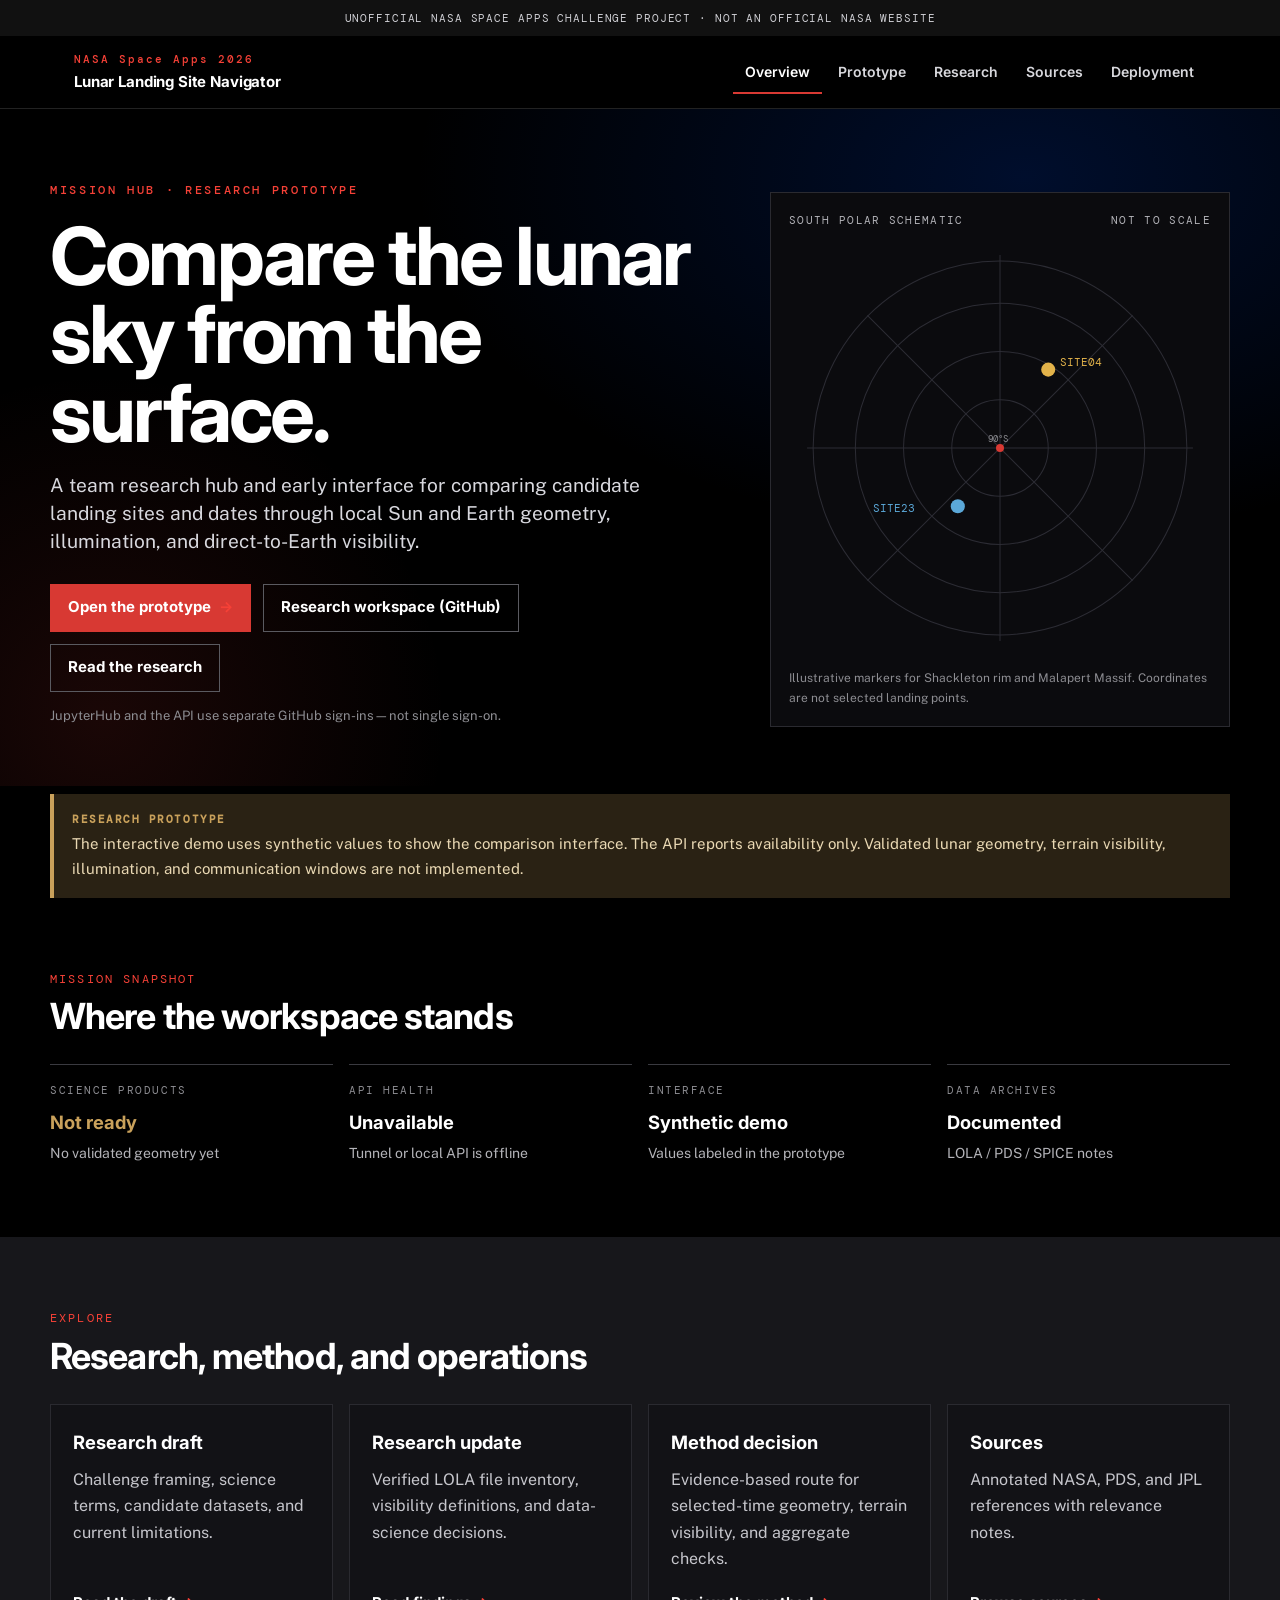
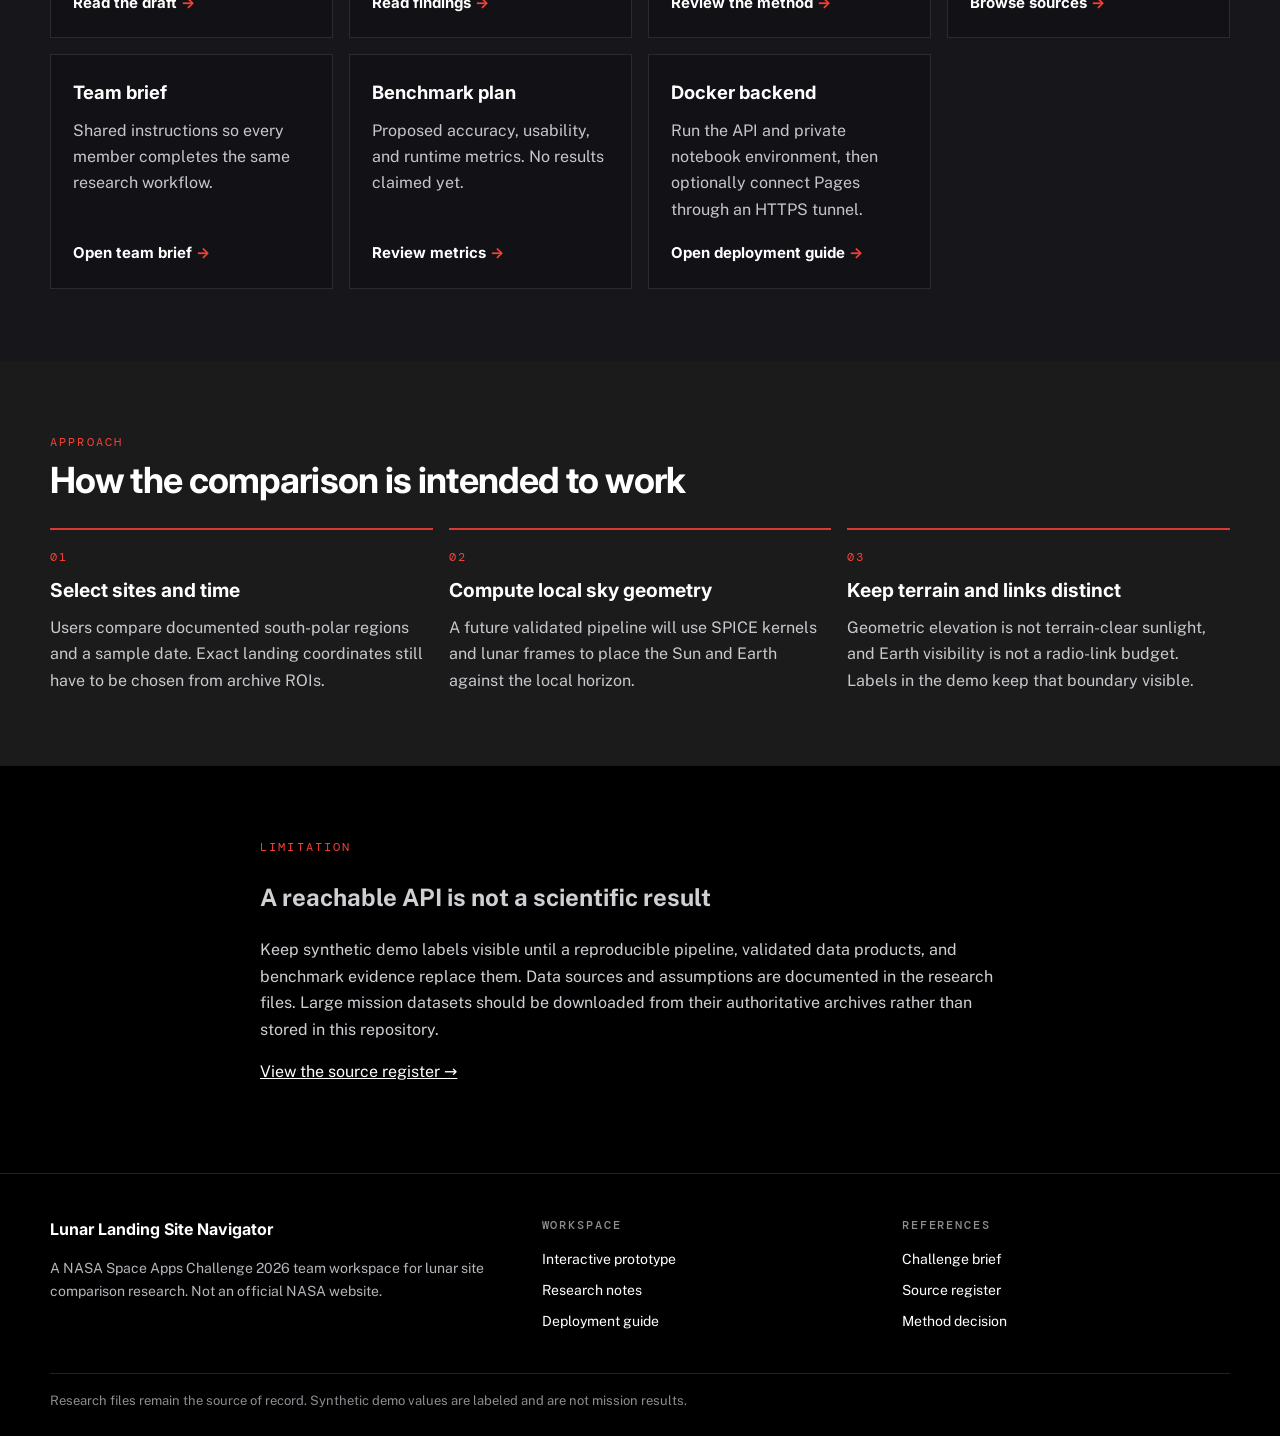
==== commit 01d6b7ca: "feat: add authenticated team research platform Co-authored-by: Cursor <cursoragent@cursor.com>" ====
--- a/docs/index.html
+++ b/docs/index.html
@@ -23,8 +23,10 @@
           <p class="lead">A team research hub and early interface for comparing candidate landing sites and dates through local Sun and Earth geometry, illumination, and direct-to-Earth visibility.</p>
           <div class="hero-actions">
             <a class="btn btn-primary" href="prototype/">Open the prototype <span class="arrow" aria-hidden="true">→</span></a>
+            <a class="btn btn-ghost" id="hub-entry-link" href="#" rel="noopener">Research workspace (GitHub)</a>
             <a class="btn btn-ghost" href="documents.html?doc=RESEARCH_DRAFT.md">Read the research</a>
           </div>
+          <p class="hero-note" id="team-auth-note">JupyterHub and the API use separate GitHub sign-ins—not single sign-on.</p>
         </div>
         <aside class="polar-panel" aria-label="Illustrative south-polar site map">
           <div class="polar-meta"><span>South polar schematic</span><span>Not to scale</span></div>
@@ -177,8 +179,16 @@
     </section>
   </main>
   <footer id="site-footer" class="site-footer"></footer>
+  <script src="assets/js/navigator-config.js"></script>
   <script src="prototype/config.js"></script>
   <script src="assets/js/site.js"></script>
+  <script>
+    (function () {
+      const hub = window.NAVIGATOR_CONFIG?.hubBaseUrl?.replace(/\/$/, "");
+      const link = document.getElementById("hub-entry-link");
+      if (link && hub) link.href = hub + "/";
+    })();
+  </script>
   <script>
     (async function () {
       const value = document.getElementById("api-stat-value");
--- a/docs/assets/css/site.css
+++ b/docs/assets/css/site.css
@@ -704,6 +704,34 @@
 .cursor-line { stroke: #fff; stroke-width: 1; stroke-dasharray: 4 5; opacity: .55; }
 .chart-note { color: #8d8d92; font-size: 13px; }
 
+.hero-note {
+  margin-top: 14px;
+  max-width: 520px;
+  font-size: 13px;
+  color: var(--muted);
+  line-height: 1.5;
+}
+.auth-panel {
+  margin-top: 12px;
+  padding: 16px 18px;
+  border: 1px solid #2f2f36;
+  background: #121216;
+}
+.auth-copy { color: var(--label); font-size: 14px; margin: 0 0 12px; max-width: 720px; }
+.auth-actions { display: flex; flex-wrap: wrap; gap: 10px; align-items: center; }
+.runs-list {
+  list-style: none;
+  padding: 0;
+  margin: 12px 0 16px;
+  font-family: var(--font-mono);
+  font-size: 12px;
+  color: var(--label);
+}
+.runs-list li {
+  padding: 8px 0;
+  border-bottom: 1px solid #2a2a30;
+}
+
 .explain { border-top: 1px solid #222; margin-top: 42px; padding: 28px 0 48px; }
 .explain h2 { font-family: var(--font-ui); font-size: 1.5rem; }
 .explain p { color: #c8c8ce; max-width: 680px; }
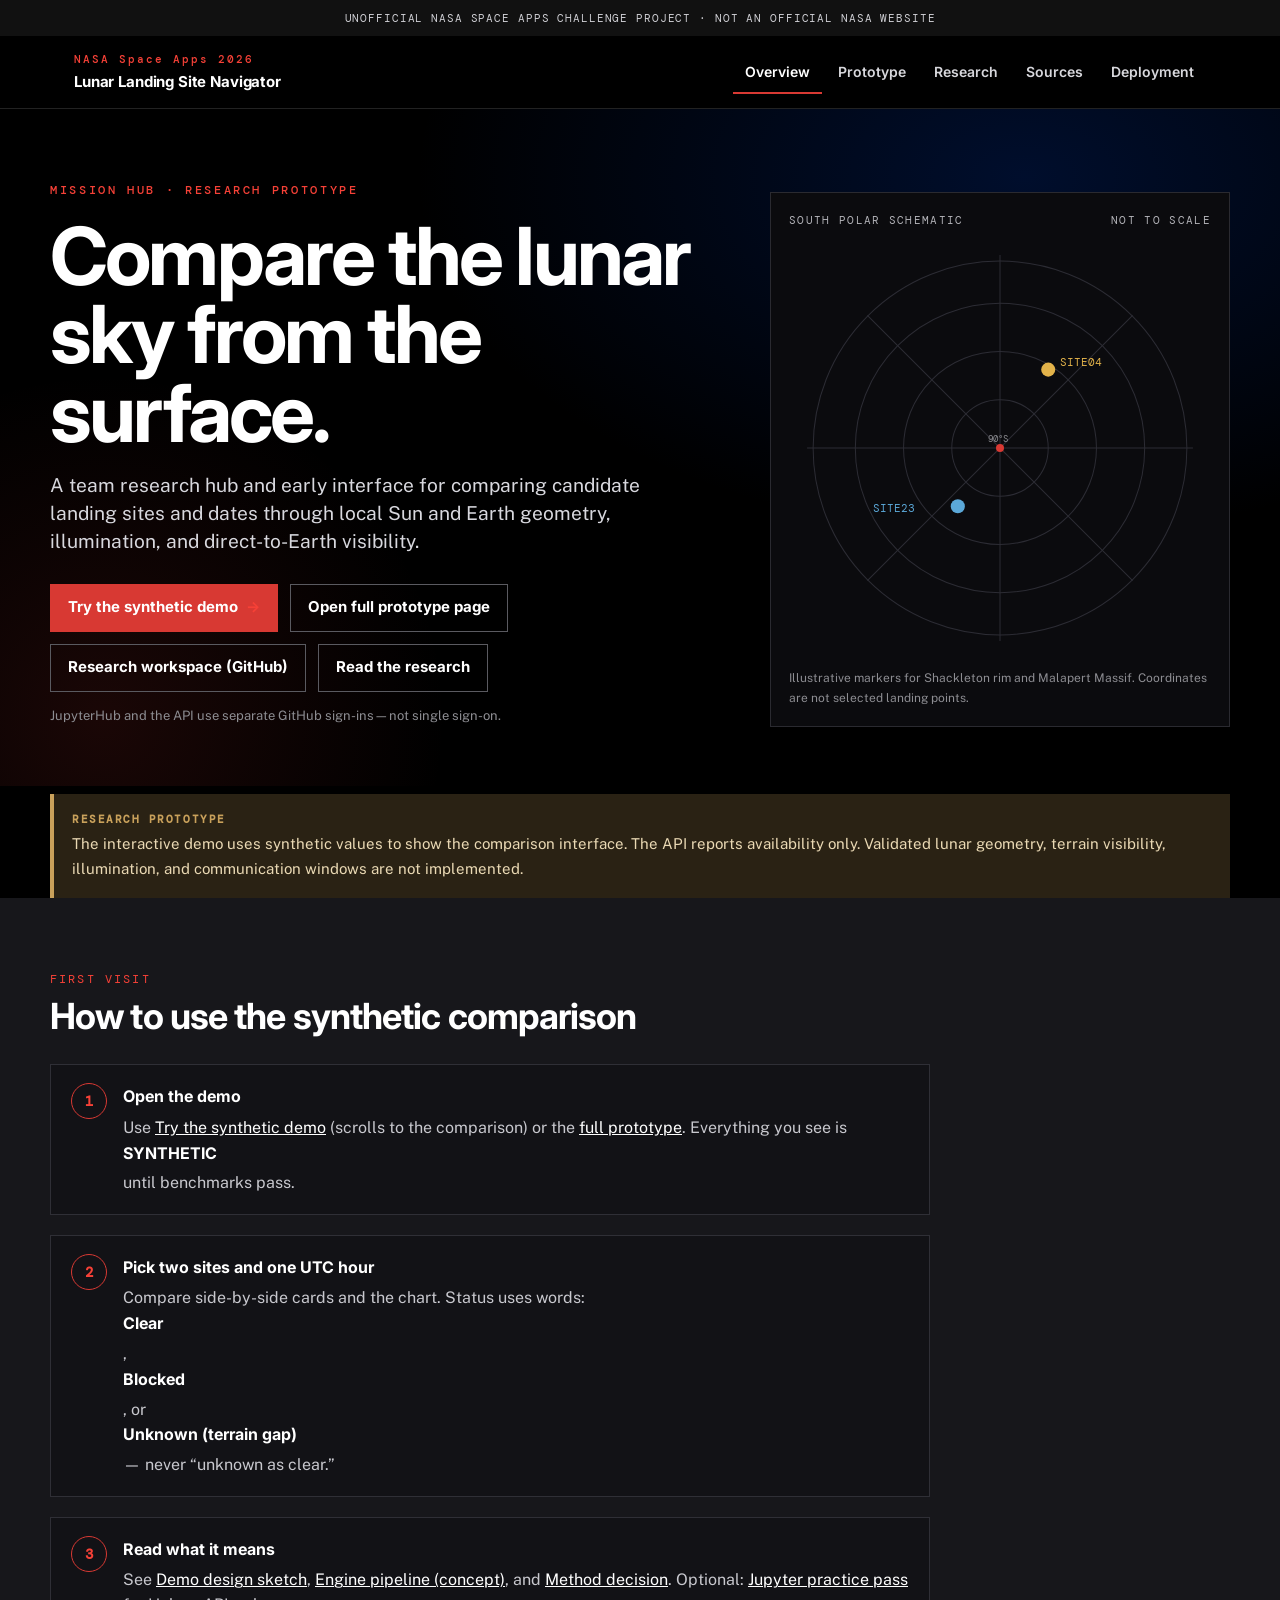
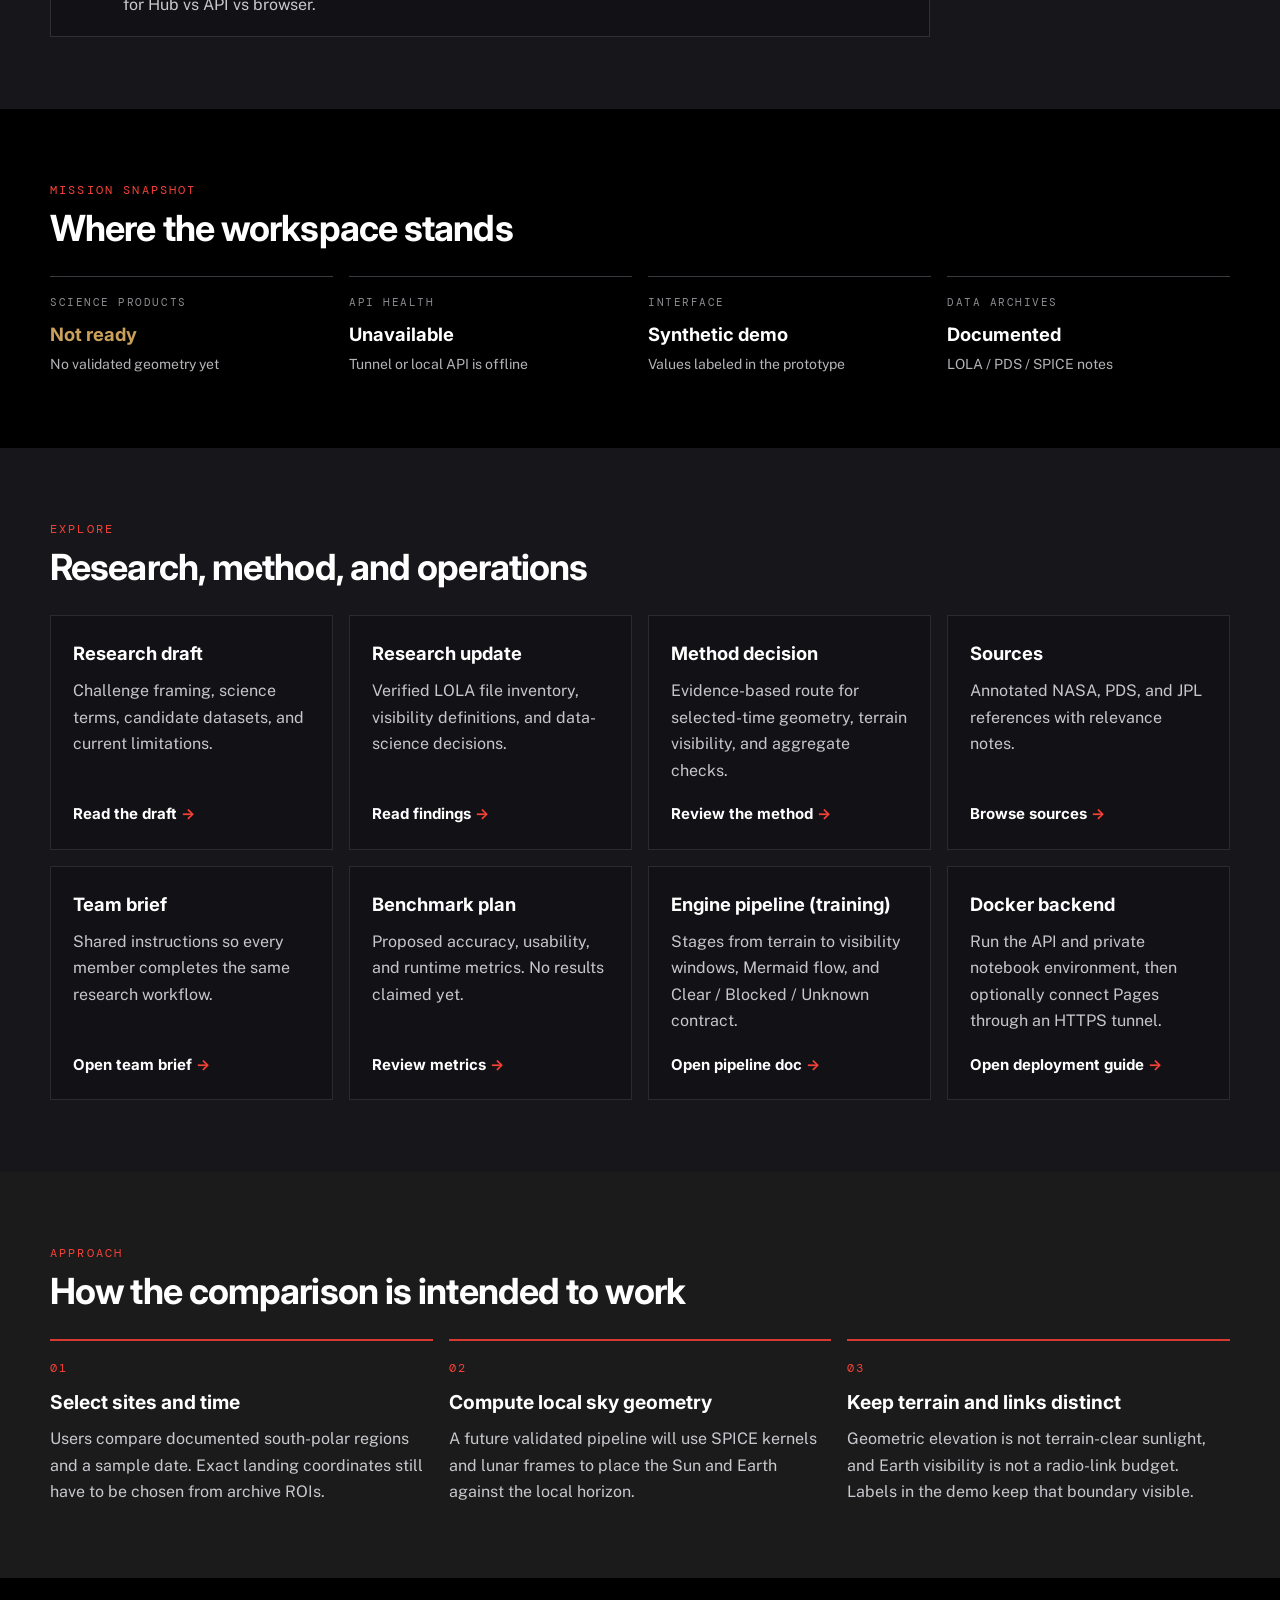
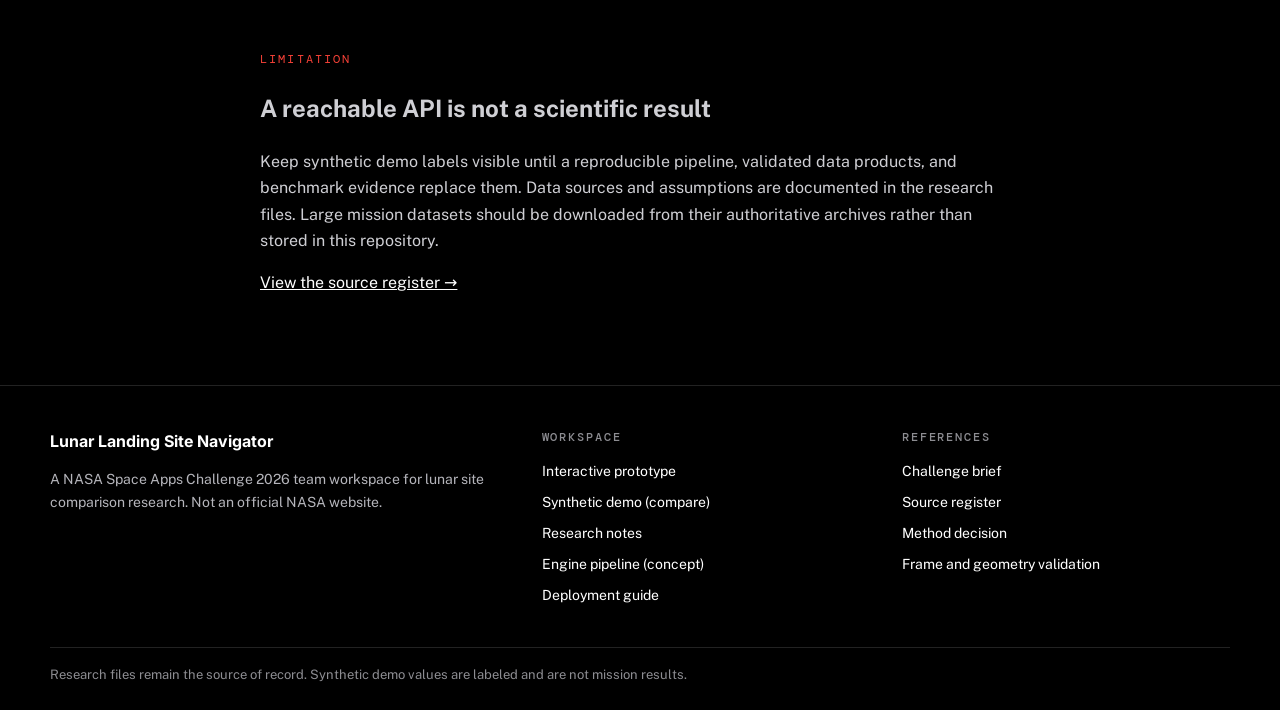
==== commit 89f01b54: "docs(ui): onboarding flow, prototype compare-first layout, footer links - Overview: hero CTA to prot" ====
--- a/docs/index.html
+++ b/docs/index.html
@@ -22,7 +22,8 @@
           <h1>Compare the lunar sky from the surface.</h1>
           <p class="lead">A team research hub and early interface for comparing candidate landing sites and dates through local Sun and Earth geometry, illumination, and direct-to-Earth visibility.</p>
           <div class="hero-actions">
-            <a class="btn btn-primary" href="prototype/">Open the prototype <span class="arrow" aria-hidden="true">→</span></a>
+            <a class="btn btn-primary" href="prototype/#compare-demo">Try the synthetic demo <span class="arrow" aria-hidden="true">→</span></a>
+            <a class="btn btn-ghost" href="prototype/">Open full prototype page</a>
             <a class="btn btn-ghost" id="hub-entry-link" href="#" rel="noopener">Research workspace (GitHub)</a>
             <a class="btn btn-ghost" href="documents.html?doc=RESEARCH_DRAFT.md">Read the research</a>
           </div>
@@ -60,6 +61,40 @@
       </div>
     </div>
 
+    <section class="band band-carbon" aria-labelledby="onboard-title">
+      <div class="wrap">
+        <div class="section-head">
+          <div>
+            <p class="section-kicker">First visit</p>
+            <h2 id="onboard-title">How to use the synthetic comparison</h2>
+          </div>
+        </div>
+        <ol class="flow-steps" role="list">
+          <li>
+            <span class="flow-step-num" aria-hidden="true">1</span>
+            <div>
+              <strong>Open the demo</strong>
+              <p>Use <a href="prototype/#compare-demo">Try the synthetic demo</a> (scrolls to the comparison) or the <a href="prototype/">full prototype</a>. Everything you see is <strong>SYNTHETIC</strong> until benchmarks pass.</p>
+            </div>
+          </li>
+          <li>
+            <span class="flow-step-num" aria-hidden="true">2</span>
+            <div>
+              <strong>Pick two sites and one UTC hour</strong>
+              <p>Compare side-by-side cards and the chart. Status uses words: <strong>Clear</strong>, <strong>Blocked</strong>, or <strong>Unknown (terrain gap)</strong> — never “unknown as clear.”</p>
+            </div>
+          </li>
+          <li>
+            <span class="flow-step-num" aria-hidden="true">3</span>
+            <div>
+              <strong>Read what it means</strong>
+              <p>See <a href="documents.html?doc=DEMO_DESIGN_SKETCH.md">Demo design sketch</a>, <a href="documents.html?doc=ENGINE_CALCULATION_PIPELINE.md">Engine pipeline (concept)</a>, and <a href="documents.html?doc=METHOD_DECISION.md">Method decision</a>. Optional: <a href="documents.html?doc=JUPYTER_PRACTICE_PASS.md">Jupyter practice pass</a> for Hub vs API vs browser.</p>
+            </div>
+          </li>
+        </ol>
+      </div>
+    </section>
+
     <section class="band band-black" aria-labelledby="snapshot-title">
       <div class="wrap">
         <div class="section-head">
@@ -131,6 +166,11 @@
             <h3>Benchmark plan</h3>
             <p>Proposed accuracy, usability, and runtime metrics. No results claimed yet.</p>
             <a class="card-link" href="documents.html?doc=BENCHMARK_PLAN.md">Review metrics</a>
+          </article>
+          <article class="card">
+            <h3>Engine pipeline (training)</h3>
+            <p>Stages from terrain to visibility windows, Mermaid flow, and Clear / Blocked / Unknown contract.</p>
+            <a class="card-link" href="documents.html?doc=ENGINE_CALCULATION_PIPELINE.md">Open pipeline doc</a>
           </article>
           <article class="card">
             <h3>Docker backend</h3>
--- a/docs/assets/css/site.css
+++ b/docs/assets/css/site.css
@@ -401,6 +401,41 @@
 }
 .step p { margin: 0; color: #c8c8ce; }
 
+.flow-steps {
+  list-style: none;
+  margin: 0;
+  padding: 0;
+  max-width: 880px;
+  display: flex;
+  flex-direction: column;
+  gap: 20px;
+}
+.flow-steps li {
+  display: grid;
+  grid-template-columns: auto 1fr;
+  gap: 16px;
+  align-items: start;
+  padding: 18px 20px;
+  border: 1px solid #2f2f36;
+  background: #121216;
+}
+.flow-step-num {
+  display: flex;
+  align-items: center;
+  justify-content: center;
+  width: 36px;
+  height: 36px;
+  border-radius: 50%;
+  border: 1px solid var(--nasa-red);
+  color: var(--nasa-red-bright);
+  font-family: var(--font-mono);
+  font-size: 14px;
+  font-weight: 700;
+}
+.flow-steps strong { color: var(--white); display: block; margin-bottom: 6px; font-family: var(--font-ui); }
+.flow-steps p { margin: 0; color: #c8c8ce; line-height: 1.55; }
+.flow-steps a { color: var(--white); }
+
 .limit-box {
   max-width: 760px;
   color: #cfcfd4;
@@ -603,6 +638,98 @@
 /* Prototype console */
 .page-hero { padding: 48px 0 8px; }
 .page-hero p { color: #cfcfd4; max-width: 640px; }
+.page-hero-links {
+  display: flex;
+  flex-wrap: wrap;
+  gap: 14px 20px;
+  margin: 20px 0 0;
+  padding: 0;
+}
+.text-link {
+  color: var(--white);
+  font-family: var(--font-ui);
+  font-weight: 600;
+  font-size: 14px;
+  text-decoration: underline;
+  text-underline-offset: 3px;
+}
+.text-link:hover { color: var(--nasa-red-bright); }
+
+.quick-start {
+  margin: 8px 0 24px;
+  padding: 20px 22px;
+  border: 1px solid #3a3a42;
+  background: linear-gradient(180deg, #15151a, #0e0e12);
+}
+.quick-start-heading {
+  font-family: var(--font-ui);
+  font-size: 1.2rem;
+  margin: 0 0 12px;
+}
+.quick-start-list {
+  margin: 0 0 12px 1.1rem;
+  padding: 0;
+  color: #d0d0d6;
+  line-height: 1.6;
+}
+.quick-start-list li { margin: 0 0 8px; }
+.quick-start-hint {
+  margin: 0;
+  font-size: 13px;
+  color: var(--muted);
+  font-family: var(--font-mono);
+}
+
+#compare-demo {
+  scroll-margin-top: calc(var(--banner-h) + var(--header-h) + 16px);
+}
+#compare-demo:target {
+  outline: 2px solid var(--nasa-red);
+  outline-offset: 4px;
+}
+
+.prototype-advanced {
+  margin-top: 32px;
+  margin-bottom: 48px;
+  border: 1px solid #333;
+  background: #0e0e12;
+  border-radius: 4px;
+}
+.prototype-advanced summary {
+  cursor: pointer;
+  padding: 16px 20px;
+  font-family: var(--font-ui);
+  font-weight: 700;
+  font-size: 1rem;
+  list-style: none;
+  display: flex;
+  justify-content: space-between;
+  align-items: center;
+  gap: 12px;
+}
+.prototype-advanced summary::-webkit-details-marker { display: none; }
+.prototype-advanced summary::after {
+  content: "";
+  flex-shrink: 0;
+  width: 8px;
+  height: 8px;
+  border-right: 2px solid var(--muted);
+  border-bottom: 2px solid var(--muted);
+  transform: rotate(45deg);
+  transition: transform 0.2s ease;
+}
+.prototype-advanced[open] summary::after {
+  transform: rotate(-135deg);
+}
+.prototype-advanced-lede {
+  margin: 0 20px 16px;
+  padding: 0 0 16px;
+  border-bottom: 1px solid #2a2a30;
+  color: var(--label);
+  font-size: 14px;
+}
+.prototype-advanced-inner { margin-left: 0; margin-right: 0; border-radius: 0; border-left: none; border-right: none; }
+
 .console-alert { margin: 20px 0 12px; }
 .status-row { display: flex; gap: 10px; flex-wrap: wrap; margin: 0 0 22px; }
 .status-chip {
@@ -657,6 +784,17 @@
   margin: 8px 2px 24px;
 }
 
+.controls-help {
+  grid-column: 1 / -1;
+  margin: 0 2px 12px;
+  padding: 12px 14px;
+  font-size: 13px;
+  color: var(--label);
+  line-height: 1.5;
+  border: 1px solid #2f2f36;
+  background: #121216;
+}
+
 .cards { display: grid; grid-template-columns: 1fr 1fr; gap: 16px; }
 .site-card,
 .chart-card {
@@ -681,6 +819,7 @@
   letter-spacing: .08em;
 }
 .metrics { display: grid; grid-template-columns: 1fr 1fr; gap: 12px; margin-top: 18px; }
+.metrics-visibility { grid-template-columns: 1fr; }
 .metric { border-top: 1px solid #2f2f36; padding-top: 12px; }
 .metric small { display: block; color: var(--muted); font-size: 12px; }
 .metric strong { display: block; font-family: var(--font-ui); font-size: 1.35rem; margin-top: 4px; }
@@ -688,19 +827,107 @@
 .positive { color: var(--green); }
 .negative { color: var(--danger); }
 
+.visibility-grid {
+  display: grid;
+  grid-template-columns: 1fr 1fr;
+  gap: 12px;
+  margin-top: 8px;
+}
+.visibility-block { margin-bottom: 4px; }
+.visibility-heading {
+  font-family: var(--font-ui);
+  font-size: 1rem;
+  margin: 0 0 4px;
+  color: var(--white);
+}
+.visibility-meta { font-size: 12px; color: var(--muted); margin: 0 0 8px; }
+.slot-label { font-size: 12px; color: var(--muted); margin: 6px 0 0; }
+.sim-contract {
+  font-size: 12px;
+  color: var(--gold);
+  margin: 10px 0 0;
+  line-height: 1.45;
+}
+.metric-visibility .status-text { font-size: 1.1rem; }
+
+.compare-strip-wrap {
+  margin-top: 8px;
+  margin-bottom: 8px;
+}
+.compare-strip-title {
+  font-family: var(--font-ui);
+  font-size: 1.15rem;
+  margin: 0 0 12px;
+}
+.compare-row {
+  display: grid;
+  grid-template-columns: 1fr 1fr;
+  gap: 16px;
+}
+.compare-cell {
+  background: linear-gradient(180deg, #16161b, #101014);
+  border: 1px solid #2a2a30;
+  padding: 18px;
+}
+.compare-cell-title { font-size: 1rem; margin: 0 0 8px; font-family: var(--font-ui); }
+.compare-cell p { margin: 6px 0; font-size: 14px; color: #c8c8ce; }
+
 .chart-card { margin-top: 16px; }
 .chart-heading { display: flex; justify-content: space-between; gap: 20px; align-items: center; }
 .chart-heading h2 { font-family: var(--font-ui); font-size: 1.25rem; margin: 6px 0 0; }
-.legend { display: flex; gap: 14px; color: var(--muted); font-size: 13px; }
-.legend i { display: inline-block; width: 9px; height: 9px; border-radius: 50%; margin-right: 6px; }
+.legend {
+  display: flex;
+  flex-wrap: wrap;
+  gap: 10px 14px;
+  color: var(--muted);
+  font-size: 12px;
+  max-width: 420px;
+  justify-content: flex-end;
+}
+.legend span { display: inline-flex; align-items: center; gap: 6px; }
+.legend i { display: inline-block; width: 10px; height: 10px; border-radius: 50%; flex-shrink: 0; }
 .legend .sun { background: var(--sun); }
 .legend .earth { background: var(--earth); }
+.legend .h-geo {
+  width: 14px;
+  height: 3px;
+  border-radius: 0;
+  background: #8d8d92;
+}
+.legend .h-terrain-a {
+  width: 14px;
+  height: 3px;
+  border-radius: 0;
+  background: var(--gold);
+}
+.legend .h-terrain-b {
+  width: 14px;
+  height: 3px;
+  border-radius: 0;
+  background: var(--green);
+}
 .chart-card svg { width: 100%; height: auto; margin-top: 14px; overflow: visible; }
 .gridlines path { stroke: #2f2f36; stroke-width: 1; }
 .axis-labels { fill: #8a8a90; font-size: 11px; font-family: var(--font-mono); }
 .line { fill: none; stroke-width: 3; stroke-linecap: round; stroke-linejoin: round; }
 .sun-line { stroke: var(--sun); }
 .earth-line { stroke: var(--earth); }
+.horizon-geo-line {
+  stroke: #8d8d92;
+  stroke-width: 2;
+  stroke-dasharray: 8 5;
+  opacity: 0.95;
+}
+.horizon-terrain-a {
+  stroke: var(--gold);
+  stroke-width: 2;
+  opacity: 0.9;
+}
+.horizon-terrain-b {
+  stroke: var(--green);
+  stroke-width: 2;
+  opacity: 0.85;
+}
 .cursor-line { stroke: #fff; stroke-width: 1; stroke-dasharray: 4 5; opacity: .55; }
 .chart-note { color: #8d8d92; font-size: 13px; }
 
@@ -768,7 +995,10 @@
   .site-nav.is-open { display: flex; }
   .site-nav a { padding: 14px 8px; border-bottom: 1px solid #222; }
   .controls, .cards { grid-template-columns: 1fr; }
+  .compare-row { grid-template-columns: 1fr; }
+  .visibility-grid { grid-template-columns: 1fr; }
   .chart-heading { flex-direction: column; align-items: start; }
+  .legend { justify-content: flex-start; max-width: none; }
   .hero { padding-top: 40px; }
 }
 
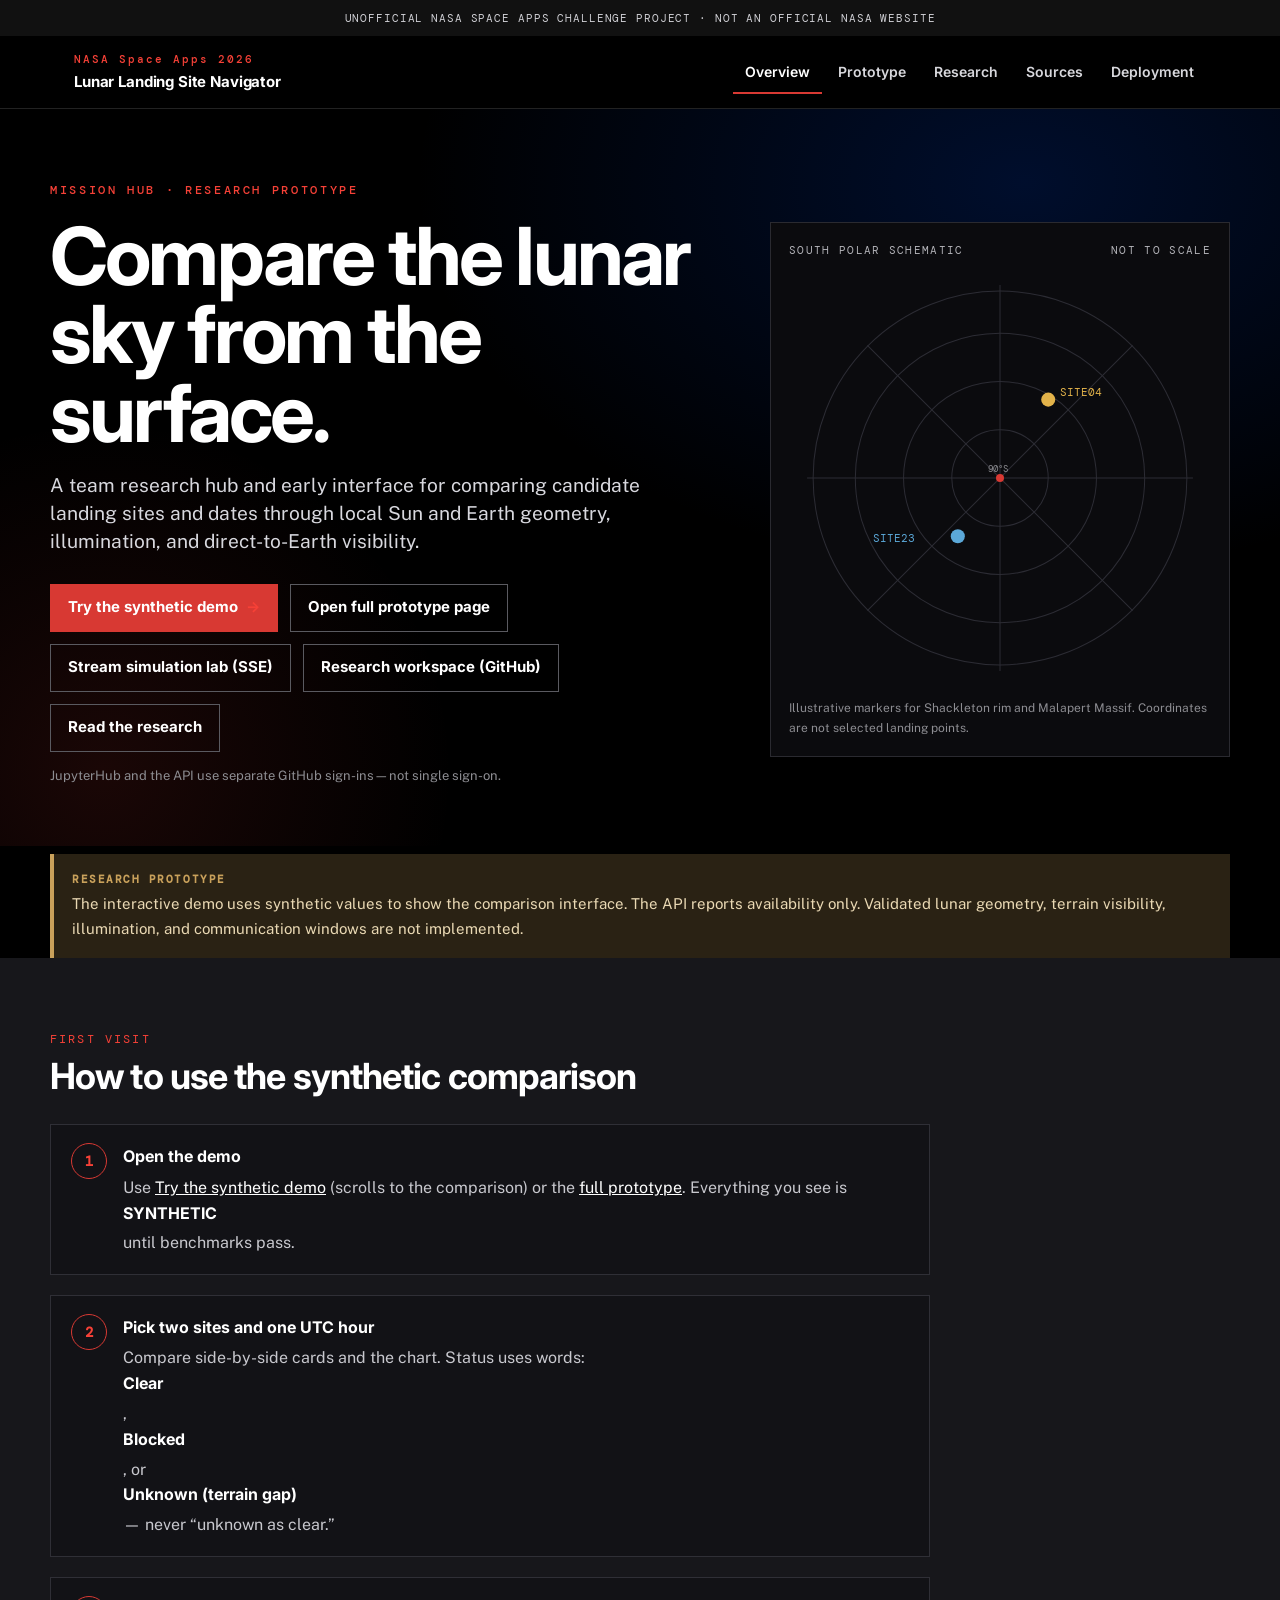
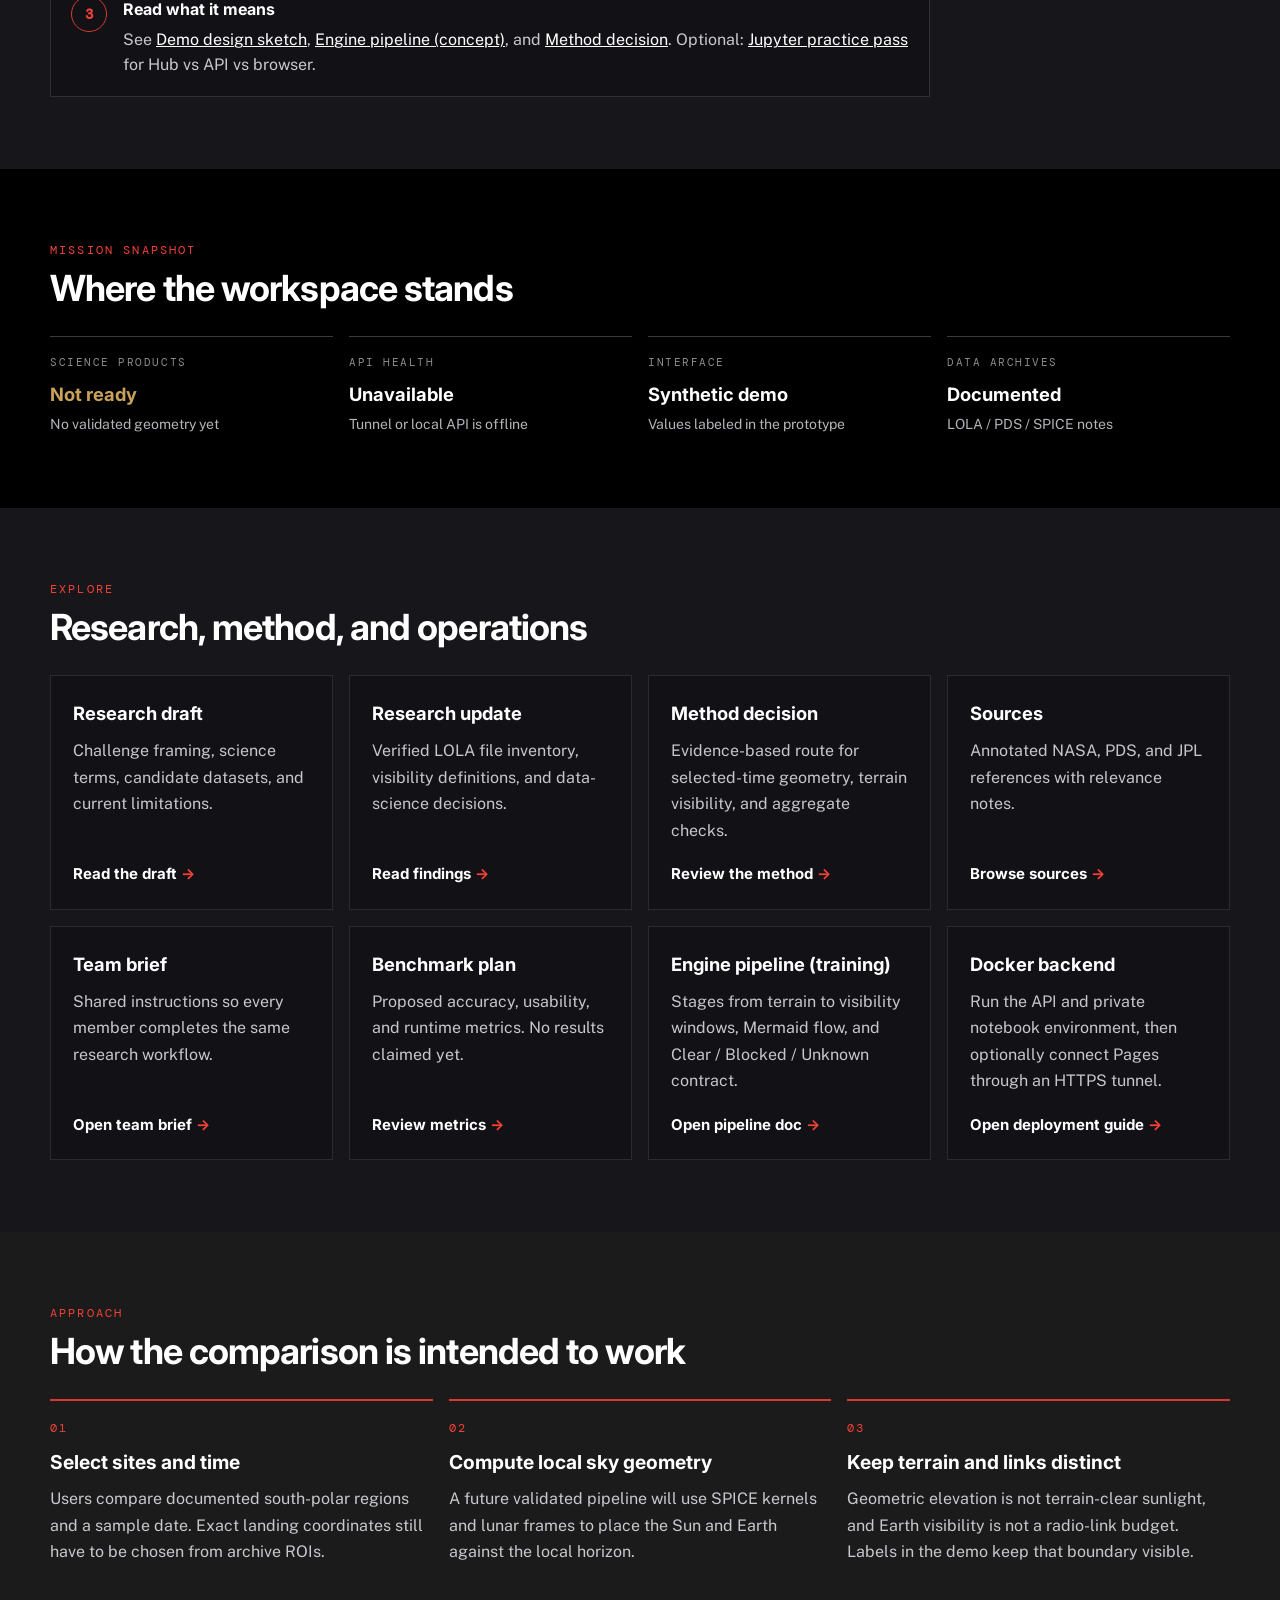
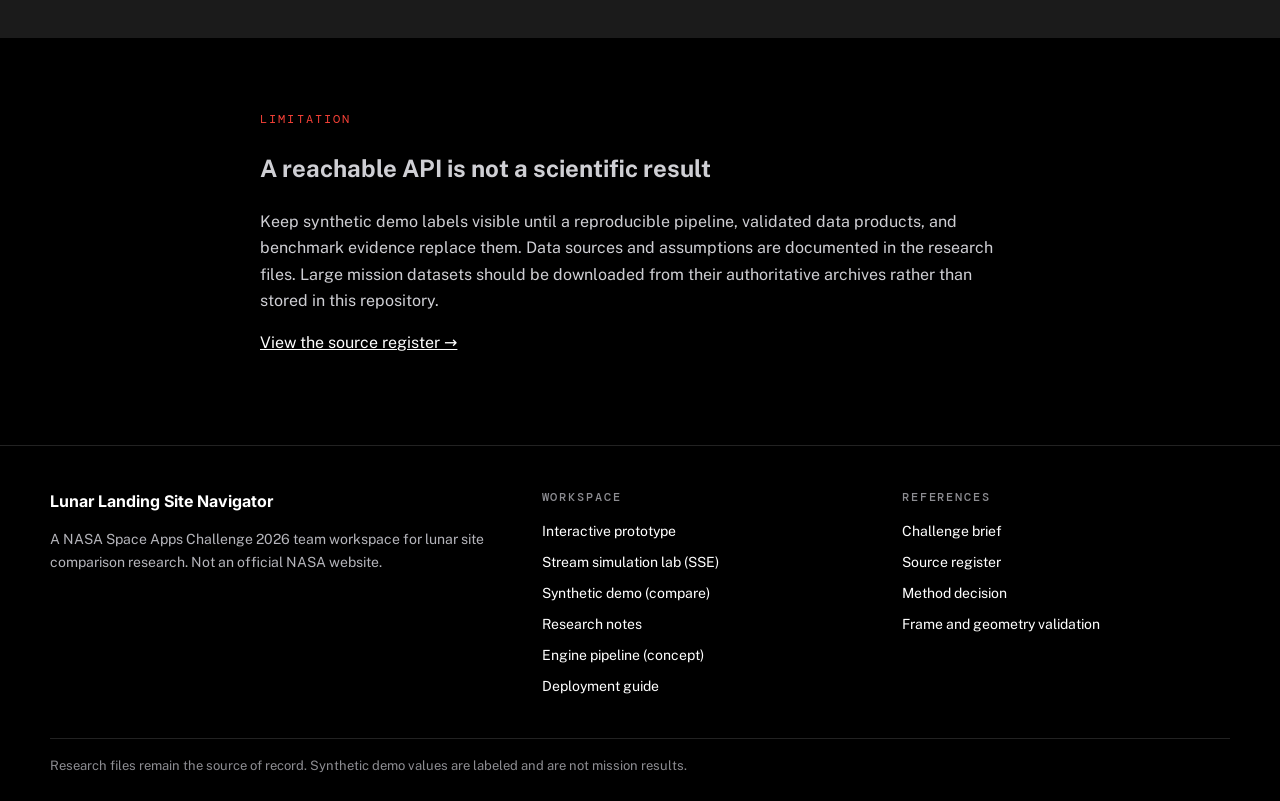
==== commit 1644ca29: "Add simulation SSE replay API and stream lab prototype. Expose /v1/simulation/stream/* for determini" ====
--- a/docs/index.html
+++ b/docs/index.html
@@ -24,6 +24,7 @@
           <div class="hero-actions">
             <a class="btn btn-primary" href="prototype/#compare-demo">Try the synthetic demo <span class="arrow" aria-hidden="true">→</span></a>
             <a class="btn btn-ghost" href="prototype/">Open full prototype page</a>
+            <a class="btn btn-ghost" href="prototype/stream.html">Stream simulation lab (SSE)</a>
             <a class="btn btn-ghost" id="hub-entry-link" href="#" rel="noopener">Research workspace (GitHub)</a>
             <a class="btn btn-ghost" href="documents.html?doc=RESEARCH_DRAFT.md">Read the research</a>
           </div>
--- a/docs/assets/css/site.css
+++ b/docs/assets/css/site.css
@@ -683,10 +683,6 @@
 #compare-demo {
   scroll-margin-top: calc(var(--banner-h) + var(--header-h) + 16px);
 }
-#compare-demo:target {
-  outline: 2px solid var(--nasa-red);
-  outline-offset: 4px;
-}
 
 .prototype-advanced {
   margin-top: 32px;
@@ -931,6 +927,435 @@
 .cursor-line { stroke: #fff; stroke-width: 1; stroke-dasharray: 4 5; opacity: .55; }
 .chart-note { color: #8d8d92; font-size: 13px; }
 
+.sun-area { fill: url(#sun-fill); stroke: none; }
+.series-dot { stroke: #0b0b0e; stroke-width: 2; }
+.sun-dot { fill: var(--sun); }
+.earth-dot { fill: var(--earth); }
+
+.engine-hero {
+  display: grid;
+  grid-template-columns: minmax(0, 1.4fr) minmax(180px, .5fr);
+  gap: 24px;
+  align-items: end;
+  padding: 36px 0 8px;
+}
+.engine-hero h1 {
+  font-family: var(--font-ui);
+  font-size: clamp(1.9rem, 4.4vw, 3.1rem);
+  letter-spacing: -.03em;
+  line-height: 1.05;
+  margin: 0 0 12px;
+}
+.engine-hero-copy p { color: #cfcfd4; max-width: 58ch; margin: 0; }
+.engine-hero-meta { display: flex; flex-direction: column; gap: 12px; align-items: flex-end; }
+
+.starfield {
+  position: fixed;
+  inset: 0;
+  z-index: 0;
+  pointer-events: none;
+  opacity: 0.45;
+}
+body[data-page="prototype"] .site-header,
+body[data-page="prototype"] .site-banner,
+body[data-page="prototype"] main,
+body[data-page="prototype"] .site-footer { position: relative; z-index: 1; }
+
+.moon-globe-wrap { margin: 0; width: min(280px, 100%); }
+#moon-globe {
+  width: 100%;
+  height: 260px;
+  border: 1px solid #2e3340;
+  background: radial-gradient(circle at 40% 30%, #1a2233, #05060a 70%);
+  overflow: hidden;
+  cursor: grab;
+  touch-action: none;
+  border-radius: 4px;
+  box-shadow: 0 0 48px rgba(90, 140, 200, 0.14);
+}
+#moon-globe:active { cursor: grabbing; }
+#moon-globe canvas { display: block; width: 100%; height: 100%; }
+#globe-caption {
+  margin: 8px 0 0;
+  font-size: 11px;
+  color: #8d8d92;
+  font-family: var(--font-mono);
+  line-height: 1.4;
+}
+.globe-legend {
+  list-style: none;
+  margin: 8px 0 0;
+  padding: 0;
+  display: flex;
+  flex-wrap: wrap;
+  gap: 6px 10px;
+  font-family: var(--font-mono);
+  font-size: 10px;
+  letter-spacing: .04em;
+  text-transform: uppercase;
+  color: #8d8d92;
+}
+.globe-legend li { display: flex; align-items: center; gap: 5px; }
+.globe-swatch {
+  width: 8px;
+  height: 8px;
+  border-radius: 50%;
+  display: inline-block;
+}
+.swatch-a { background: #e3b34a; }
+.swatch-b { background: #5ba8d8; }
+iconify-icon {
+  display: inline-block;
+  width: 1em;
+  height: 1em;
+  vertical-align: -0.15em;
+}
+.status-pill iconify-icon,
+.meter-head iconify-icon,
+.pipe iconify-icon,
+.gloss-term iconify-icon,
+.kicker iconify-icon,
+.legend iconify-icon {
+  font-size: 14px;
+  margin-right: 2px;
+}
+.shape-key {
+  list-style: none;
+  margin: 14px 0 0;
+  padding: 10px 12px;
+  display: flex;
+  flex-wrap: wrap;
+  gap: 8px 16px;
+  border: 1px solid #2e3340;
+  background: #10141c;
+  font-family: var(--font-mono);
+  font-size: 11px;
+  letter-spacing: .04em;
+  text-transform: uppercase;
+  color: #9a9aa2;
+}
+.shape-key li { display: flex; align-items: center; gap: 6px; }
+.shape-key iconify-icon { font-size: 15px; color: var(--gold); }
+
+.glossary {
+  list-style: none;
+  margin: 14px 0 8px;
+  padding: 0;
+  display: flex;
+  flex-wrap: wrap;
+  gap: 8px 14px;
+  color: #9a9aa2;
+  font-size: 13px;
+}
+.gloss-term {
+  font: inherit;
+  font-family: var(--font-mono);
+  font-size: 11px;
+  letter-spacing: .08em;
+  text-transform: uppercase;
+  background: #16161c;
+  color: var(--white);
+  border: 1px solid #3a3a42;
+  padding: 4px 8px;
+  margin-right: 6px;
+  cursor: pointer;
+}
+.gloss-term.is-on,
+.gloss-term:focus-visible {
+  border-color: var(--gold);
+  color: var(--gold);
+}
+.gloss-def { margin: 0; color: var(--gold); font-size: 13px; max-width: 70ch; }
+
+body[data-highlight="geometric"] .sky-geo-dash,
+body[data-highlight="geometric"] .horizon-geo-line {
+  stroke: #fff;
+  stroke-width: 2.4;
+}
+body[data-highlight="terrain"] .sky-terrain {
+  stroke: #ffe08a;
+  stroke-width: 2.4;
+  filter: brightness(1.12) saturate(1.05);
+}
+body[data-highlight="centre"] .sky-ray line {
+  stroke-width: 2;
+  opacity: 1;
+  stroke-dasharray: 0;
+}
+body[data-highlight="unknown"] .sky-gap {
+  stroke: #fff;
+  stroke-width: 2;
+}
+.engine-console {
+  scroll-margin-top: calc(var(--banner-h) + var(--header-h) + 12px);
+}
+.engine-controls {
+  display: grid;
+  grid-template-columns: 1fr 1fr 1fr 1.45fr;
+  gap: 12px;
+  background: linear-gradient(180deg, #14141a, #0e0e12);
+  border: 1px solid #32323a;
+  padding: 16px 18px 8px;
+}
+.engine-controls label {
+  display: flex;
+  flex-direction: column;
+  gap: 8px;
+  font-family: var(--font-mono);
+  font-size: 11px;
+  letter-spacing: .12em;
+  text-transform: uppercase;
+  color: var(--label);
+}
+.engine-controls select,
+.engine-controls input[type="date"] {
+  background: #0c0c0f;
+  border: 1px solid #3a3a40;
+  min-height: 44px;
+  padding: 8px 10px;
+  color: var(--white);
+}
+.engine-time { display: flex; flex-direction: column; gap: 8px; }
+.engine-time-actions { display: flex; flex-wrap: wrap; gap: 8px; }
+.engine-play[aria-pressed="true"] {
+  border-color: var(--nasa-red);
+  color: var(--white);
+  background: #3a1210;
+}
+.sky-stage {
+  display: grid;
+  grid-template-columns: 1fr 1fr;
+  gap: 16px;
+  margin-top: 16px;
+}
+.sky-panel {
+  background:
+    radial-gradient(120% 80% at 50% 0%, #1a2233 0%, transparent 55%),
+    linear-gradient(180deg, #12141c, #0a0b10);
+  border: 1px solid #2e3340;
+  padding: 16px 16px 12px;
+  min-width: 0;
+}
+.sky-panel-head {
+  display: flex;
+  justify-content: space-between;
+  gap: 12px;
+  align-items: flex-start;
+  margin-bottom: 4px;
+}
+.sky-panel-head h2 {
+  font-family: var(--font-ui);
+  font-size: 1.25rem;
+  margin: 0;
+}
+.sky-slot {
+  font-family: var(--font-mono);
+  font-size: 11px;
+  letter-spacing: .16em;
+  text-transform: uppercase;
+  color: var(--gold);
+  margin: 0 0 4px;
+}
+.sky-pills { display: flex; flex-wrap: wrap; gap: 6px; justify-content: flex-end; }
+.status-pill {
+  font-family: var(--font-mono);
+  font-size: 11px;
+  letter-spacing: .06em;
+  text-transform: uppercase;
+  padding: 5px 8px;
+  border: 1px solid #444;
+  color: var(--white);
+}
+.status-pill.status-clear { border-color: #2f6d4e; background: var(--green-bg); color: #8fe0b6; }
+.status-pill.status-blocked { border-color: #8a3a3a; background: #2a1212; color: #ffb4b4; }
+.status-pill.status-unknown { border-color: #6a552a; background: var(--gold-bg); color: var(--gold); }
+.sky-plot { width: 100%; }
+.sky-svg { width: 100%; height: auto; display: block; overflow: visible; }
+.sky-ring { fill: none; stroke: #2a3344; stroke-width: 1; }
+.sky-ring-geo { stroke: #8d8d92; stroke-dasharray: 5 6; stroke-width: 1.4; }
+.sky-geo-dash { fill: none; stroke: #9aa0aa; stroke-width: 1.2; stroke-dasharray: 7 5; opacity: .85; }
+.sky-terrain {
+  /* fill/stroke come from SVG (moon texture pattern + gradient edge) — keep regolith tint */
+  fill-opacity: 0.94;
+  stroke-width: 1.5;
+}
+.sky-gap { stroke: #ff8a8a; stroke-width: 1; fill-opacity: .85; }
+.sky-dir { fill: #8d8d92; font-size: 12px; font-family: var(--font-mono); }
+.sky-zenith { fill: #5a6270; font-size: 10px; font-family: var(--font-mono); letter-spacing: .12em; }
+.sky-caption { fill: #6b6b72; font-size: 10px; font-family: var(--font-mono); }
+.sky-sun,
+.sky-earth {
+  cursor: grab;
+}
+.sky-sun:active,
+.sky-earth:active {
+  cursor: grabbing;
+}
+.sky-observer {
+  cursor: grab;
+  outline: none;
+}
+.sky-observer:focus-visible {
+  outline: 2px solid var(--gold);
+  outline-offset: 2px;
+}
+.sky-observer:active {
+  cursor: grabbing;
+}
+.sky-ray line { stroke: #e3b34a; stroke-width: 1; stroke-dasharray: 3 4; opacity: .45; }
+.sky-ray.earth-ray line { stroke: #5ba8d8; }
+.sky-marker { will-change: transform; }
+.sky-sun-halo { fill: #e3b34a; opacity: .28; }
+.sky-sun-core { fill: #ffd978; }
+.sky-sun-rays { fill: #ffd27a; }
+.sky-earth-halo { fill: #5ba8d8; opacity: .3; }
+.sky-earth-core { fill: #6eb6e4; }
+.sky-earth-eq,
+.sky-earth-mer { fill: none; stroke: #0d3554; stroke-width: 1.05; }
+.sky-earth-land { fill: #3d8f5a; opacity: .9; }
+.sky-lander { fill: #cfd3da; stroke: #8d939c; stroke-width: 1; stroke-linecap: round; }
+.sky-compass { fill: #e3b34a; }
+.sky-readout {
+  margin: 6px 2px 0;
+  font-size: 12px;
+  color: #8d8d92;
+  font-family: var(--font-mono);
+  line-height: 1.45;
+}
+.compare-hud { margin-top: 16px; }
+.hud-grid {
+  display: grid;
+  grid-template-columns: 1fr 1fr;
+  gap: 16px;
+}
+.hud-cell {
+  border: 1px solid #2a2a30;
+  background: #101014;
+  padding: 16px 18px;
+}
+.hud-kicker {
+  font-family: var(--font-mono);
+  font-size: 11px;
+  letter-spacing: .12em;
+  text-transform: uppercase;
+  color: var(--muted);
+  margin: 0 0 10px;
+}
+.hud-detail { color: #b5b5bb; font-size: 13px; margin: 10px 0 0; }
+.engine-series { margin-top: 20px; }
+
+.pipe {
+  list-style: none;
+  margin: 14px 0 0;
+  padding: 0;
+  display: flex;
+  flex-wrap: wrap;
+  gap: 8px;
+}
+.pipe li {
+  font-family: var(--font-mono);
+  font-size: 11px;
+  letter-spacing: .08em;
+  text-transform: uppercase;
+  padding: 8px 10px;
+  border: 1px solid #333;
+  color: #7a7a80;
+}
+.pipe li.is-live { color: #d8d8de; border-color: #4a4a52; }
+.pipe li.is-focus {
+  color: var(--white);
+  border-color: var(--nasa-red);
+  background: #2a1010;
+}
+
+.lesson-board {
+  margin-top: 14px;
+  padding: 16px 18px;
+  border: 1px solid #3a3340;
+  background: linear-gradient(90deg, #1a1420, #101014 40%);
+}
+.lesson-kicker {
+  font-family: var(--font-mono);
+  font-size: 11px;
+  letter-spacing: .14em;
+  text-transform: uppercase;
+  color: var(--gold);
+  margin: 0 0 8px;
+}
+.lesson-headline {
+  font-family: var(--font-ui);
+  font-size: 1.15rem;
+  margin: 0 0 8px;
+  color: var(--white);
+}
+.lesson-body { margin: 0; color: #c8c8ce; max-width: 80ch; line-height: 1.55; }
+
+.edu-meters { display: grid; gap: 10px; margin-top: 10px; }
+.meter-head {
+  display: flex;
+  justify-content: space-between;
+  font-family: var(--font-mono);
+  font-size: 11px;
+  letter-spacing: .06em;
+  text-transform: uppercase;
+  color: var(--label);
+  margin-bottom: 6px;
+}
+.meter-track {
+  position: relative;
+  height: 10px;
+  background: #1c1c22;
+  border: 1px solid #333;
+  overflow: hidden;
+}
+.meter-geo,
+.meter-terr,
+.meter-body {
+  position: absolute;
+  top: 0;
+  width: 3px;
+  height: 100%;
+  transform: translateX(-50%);
+}
+.meter-geo { background: #8d8d92; }
+.meter-terr { background: var(--gold); width: 4px; }
+.meter-body.meter-sun { background: var(--sun); width: 6px; }
+.meter-body.meter-earth { background: var(--earth); width: 6px; }
+.meter-note { margin: 6px 0 0; font-size: 12px; color: #8d8d92; }
+.meter[data-state="unknown"] .meter-track { background: repeating-linear-gradient(45deg, #2a1212, #2a1212 4px, #1c1c22 4px, #1c1c22 8px); }
+
+.sky-why {
+  margin: 10px 2px 0;
+  font-size: 13px;
+  color: #cfcfd4;
+  line-height: 1.5;
+}
+.sky-annote {
+  fill: #9aa0aa;
+  font-size: 10px;
+  font-family: var(--font-mono);
+}
+.sky-annote-dim { fill: #5a6270; }
+.marker-name, .marker-el {
+  fill: #fff6d8;
+  font-size: 10px;
+  font-family: var(--font-mono);
+}
+.earth-name, .sky-earth .marker-el { fill: #d4eefc; }
+.sky-pulse {
+  fill: #e3b34a;
+  opacity: 0.2;
+  transform-origin: center;
+  animation: skyPulse 2.4s ease-out infinite;
+}
+.earth-pulse { fill: #5ba8d8; }
+
+@keyframes skyPulse {
+  0% { opacity: .35; transform: scale(0.85); }
+  70% { opacity: 0; transform: scale(1.55); }
+  100% { opacity: 0; transform: scale(1.55); }
+}
+
 .hero-note {
   margin-top: 14px;
   max-width: 520px;
@@ -965,7 +1390,8 @@
 .explain a { color: var(--white); }
 
 @media (max-width: 980px) {
-  .hero-grid, .stat-grid, .card-grid, .step-grid, .footer-grid, .doc-shell {
+  .hero-grid, .stat-grid, .card-grid, .step-grid, .footer-grid, .doc-shell,
+  .engine-hero, .engine-controls, .sky-stage, .hud-grid {
     grid-template-columns: 1fr;
   }
   .polar-panel { margin: 0 auto; }
@@ -1000,9 +1426,294 @@
   .chart-heading { flex-direction: column; align-items: start; }
   .legend { justify-content: flex-start; max-width: none; }
   .hero { padding-top: 40px; }
+  .engine-hero,
+  .engine-controls,
+  .sky-stage,
+  .hud-grid { grid-template-columns: 1fr; }
+  .engine-hero-meta { align-items: flex-start; }
+  .moon-globe-wrap { width: min(320px, 100%); }
+}
+
+/* ----- Stream simulation lab (SIMULATION / PRACTICE) ----- */
+body[data-page="stream-lab"] {
+  background: radial-gradient(120% 60% at 50% 0%, #151520 0%, var(--black) 55%);
+}
+.stream-lab {
+  max-width: 1200px;
+  padding-bottom: 48px;
+}
+.stream-lab-hero {
+  display: grid;
+  grid-template-columns: 1fr minmax(200px, 280px);
+  gap: 24px;
+  align-items: start;
+  padding: 28px 0 12px;
+}
+.stream-lab-hero h1 {
+  font-family: var(--font-ui);
+  font-size: clamp(1.8rem, 4vw, 2.6rem);
+  margin: 0 0 12px;
+  letter-spacing: -0.02em;
+}
+.stream-lede { color: #c4c4cc; max-width: 62ch; margin: 0; }
+.stream-hero-badges { display: flex; flex-direction: column; gap: 10px; align-items: flex-end; }
+.stream-chip-practice { border-color: var(--gold); color: var(--gold); }
+.stream-status-line {
+  font-family: var(--font-mono);
+  font-size: 11px;
+  color: var(--muted);
+  margin: 0;
+  text-align: right;
+}
+
+.stream-toolbar {
+  background: linear-gradient(180deg, #14141a, #0e0e12);
+  border: 1px solid #32323a;
+  padding: 16px 18px;
+  margin-bottom: 20px;
+}
+.stream-toolbar-row {
+  display: flex;
+  flex-wrap: wrap;
+  gap: 12px;
+  align-items: flex-end;
+  margin-bottom: 10px;
+}
+.stream-toolbar-controls { align-items: center; }
+.stream-field {
+  display: flex;
+  flex-direction: column;
+  gap: 6px;
+  font-family: var(--font-mono);
+  font-size: 10px;
+  letter-spacing: 0.1em;
+  text-transform: uppercase;
+  color: var(--label);
+}
+.stream-field-inline {
+  flex-direction: row;
+  align-items: center;
+  gap: 8px;
+}
+.stream-input {
+  min-height: 44px;
+  min-width: 200px;
+  padding: 8px 10px;
+  background: #0c0c0f;
+  border: 1px solid #3a3a40;
+  color: var(--white);
+  font-family: var(--font-mono);
+  font-size: 13px;
+}
+.stream-range {
+  width: min(160px, 28vw);
+  accent-color: var(--nasa-red);
+}
+.stream-help {
+  margin: 8px 0 0;
+  font-size: 12px;
+  color: var(--muted);
+  font-family: var(--font-mono);
+}
+.stream-pill {
+  font-family: var(--font-mono);
+  font-size: 11px;
+  padding: 6px 10px;
+  border: 1px solid #444;
+  text-transform: uppercase;
+  letter-spacing: 0.06em;
+}
+.stream-pill[data-state="connected"] { border-color: #2f6d4e; color: #8fe0b6; }
+.stream-pill[data-state="connecting"] { border-color: #6a552a; color: var(--gold); }
+.stream-pill[data-state="error"] { border-color: #8a3a3a; color: #ffb4b4; }
+
+.stream-layout {
+  display: grid;
+  grid-template-columns: minmax(0, 1fr) minmax(260px, 300px);
+  gap: 20px;
+  align-items: start;
+}
+.stream-cards {
+  display: grid;
+  grid-template-columns: 1fr 1fr;
+  gap: 16px;
+}
+.stream-card {
+  background: linear-gradient(180deg, #12141c, #0a0b10);
+  border: 1px solid #2e3340;
+  padding: 14px 14px 16px;
+  min-width: 0;
+}
+.stream-card-slot {
+  font-family: var(--font-mono);
+  font-size: 10px;
+  letter-spacing: 0.14em;
+  text-transform: uppercase;
+  color: var(--gold);
+  margin: 0 0 4px;
+}
+.stream-card h2 {
+  font-family: var(--font-ui);
+  font-size: 1.2rem;
+  margin: 0 0 6px;
+}
+.stream-card-meta {
+  font-size: 12px;
+  color: var(--muted);
+  margin: 0 0 12px;
+  line-height: 1.45;
+}
+.stream-sky {
+  min-height: 220px;
+  background: #0a0b10;
+  border: 1px solid #2a2a32;
+  border-radius: 4px;
+  padding: 8px;
+}
+.stream-mini-svg { max-height: 260px; }
+.stream-mini-terrain {
+  fill: #4a4340;
+  fill-opacity: 0.9;
+  stroke: rgba(201, 161, 91, 0.45);
+  stroke-width: 1.2;
+}
+.stream-mini-ray { stroke-width: 1.2; stroke-dasharray: 3 3; }
+.stream-mini-ray-sun { stroke: var(--sun); opacity: 0.75; }
+.stream-mini-ray-earth { stroke: var(--earth); opacity: 0.75; }
+.stream-mini-sun { fill: var(--sun); }
+.stream-mini-earth { fill: var(--earth); }
+.stream-mini-zenith { fill: #5a6270; font-size: 9px; font-family: var(--font-mono); }
+
+.stream-legend {
+  list-style: none;
+  padding: 0;
+  margin: 10px 0 0;
+  display: flex;
+  flex-wrap: wrap;
+  gap: 8px 14px;
+  font-size: 11px;
+  color: var(--muted);
+  font-family: var(--font-mono);
+}
+.swatch {
+  display: inline-block;
+  width: 10px;
+  height: 10px;
+  border-radius: 2px;
+  margin-right: 4px;
+  vertical-align: middle;
+}
+.swatch-geo { background: #8d8d92; }
+.swatch-terr { background: linear-gradient(135deg, #a3988c, #5c564a); }
+.swatch-sun { background: var(--sun); }
+.swatch-earth { background: var(--earth); }
+
+.stream-side {
+  display: flex;
+  flex-direction: column;
+  gap: 14px;
+}
+.stream-moon-card,
+.stream-metrics {
+  background: #101014;
+  border: 1px solid #2a2a30;
+  padding: 14px 16px;
+  font-size: 13px;
+  color: #c4c4cc;
+}
+.stream-moon-card h3 {
+  margin: 0 0 8px;
+  font-size: 1rem;
+  font-family: var(--font-ui);
+}
+.stream-small { font-size: 12px; color: var(--muted); margin: 0 0 10px; }
+#stream-mini-globe { min-height: 140px; }
+#stream-mini-globe canvas { display: block; width: 100%; border-radius: 4px; }
+
+.stream-table-wrap {
+  margin-top: 28px;
+}
+.stream-table-wrap h2 {
+  font-family: var(--font-ui);
+  font-size: 1.25rem;
+  margin-bottom: 10px;
+}
+.stream-table-scroll {
+  overflow-x: auto;
+  border: 1px solid #2e2e34;
+  background: #0c0c0f;
+}
+.stream-table {
+  width: 100%;
+  border-collapse: collapse;
+  font-size: 13px;
+  min-width: 640px;
+}
+.stream-table th,
+.stream-table td {
+  padding: 10px 12px;
+  text-align: left;
+  border-bottom: 1px solid #222;
+}
+.stream-table th {
+  font-family: var(--font-mono);
+  font-size: 11px;
+  letter-spacing: 0.06em;
+  text-transform: uppercase;
+  color: var(--label);
+  background: #121216;
+}
+.stream-mono { font-family: var(--font-mono); font-size: 12px; }
+.stream-empty { color: var(--muted); text-align: center; padding: 20px; }
+.stream-state {
+  font-family: var(--font-mono);
+  font-size: 11px;
+}
+
+.stream-timeline {
+  margin-top: 28px;
+}
+.stream-timeline-svg {
+  width: 100%;
+  max-width: 800px;
+  height: auto;
+}
+.stream-tl-bg { fill: #101014; stroke: #2e2e34; }
+.stream-tl-playhead { stroke: var(--gold); stroke-width: 2; }
+.stream-tl-cap { fill: var(--muted); font-family: var(--font-mono); font-size: 10px; }
+
+.stream-assumptions {
+  margin-top: 32px;
+  border: 1px solid #333;
+  background: #101014;
+  padding: 0;
+}
+.stream-assumptions summary {
+  cursor: pointer;
+  padding: 14px 18px;
+  font-family: var(--font-ui);
+  font-weight: 600;
+}
+.stream-assumptions-inner {
+  padding: 0 18px 18px;
+  border-top: 1px solid #222;
+  color: #c4c4cc;
+  font-size: 14px;
+}
+.stream-assumptions-inner ul {
+  margin: 0;
+  padding-left: 1.25rem;
+}
+
+@media (max-width: 980px) {
+  .stream-lab-hero { grid-template-columns: 1fr; }
+  .stream-hero-badges { align-items: flex-start; }
+  .stream-layout { grid-template-columns: 1fr; }
+  .stream-cards { grid-template-columns: 1fr; }
 }
 
 @media (prefers-reduced-motion: reduce) {
   html { scroll-behavior: auto; }
   * { transition: none !important; }
-}
+  .sky-pulse { animation: none; }
+}
